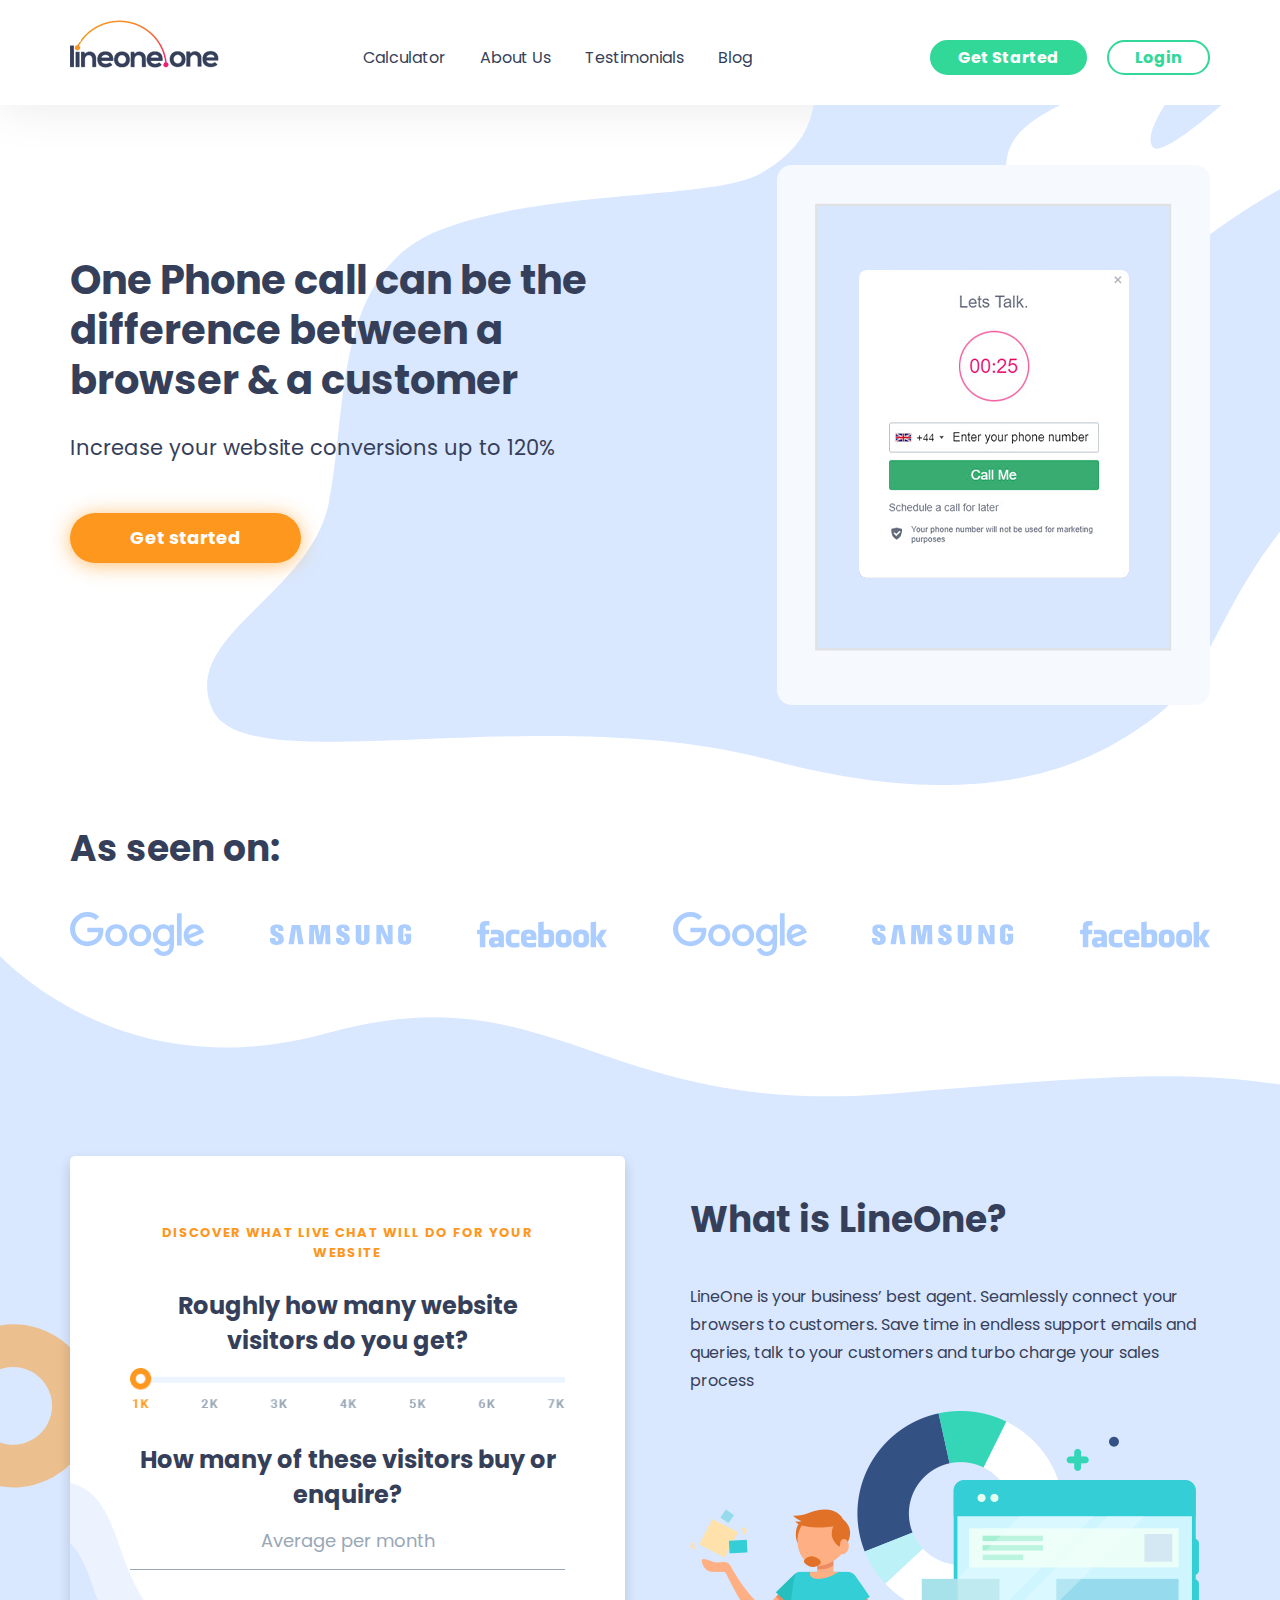
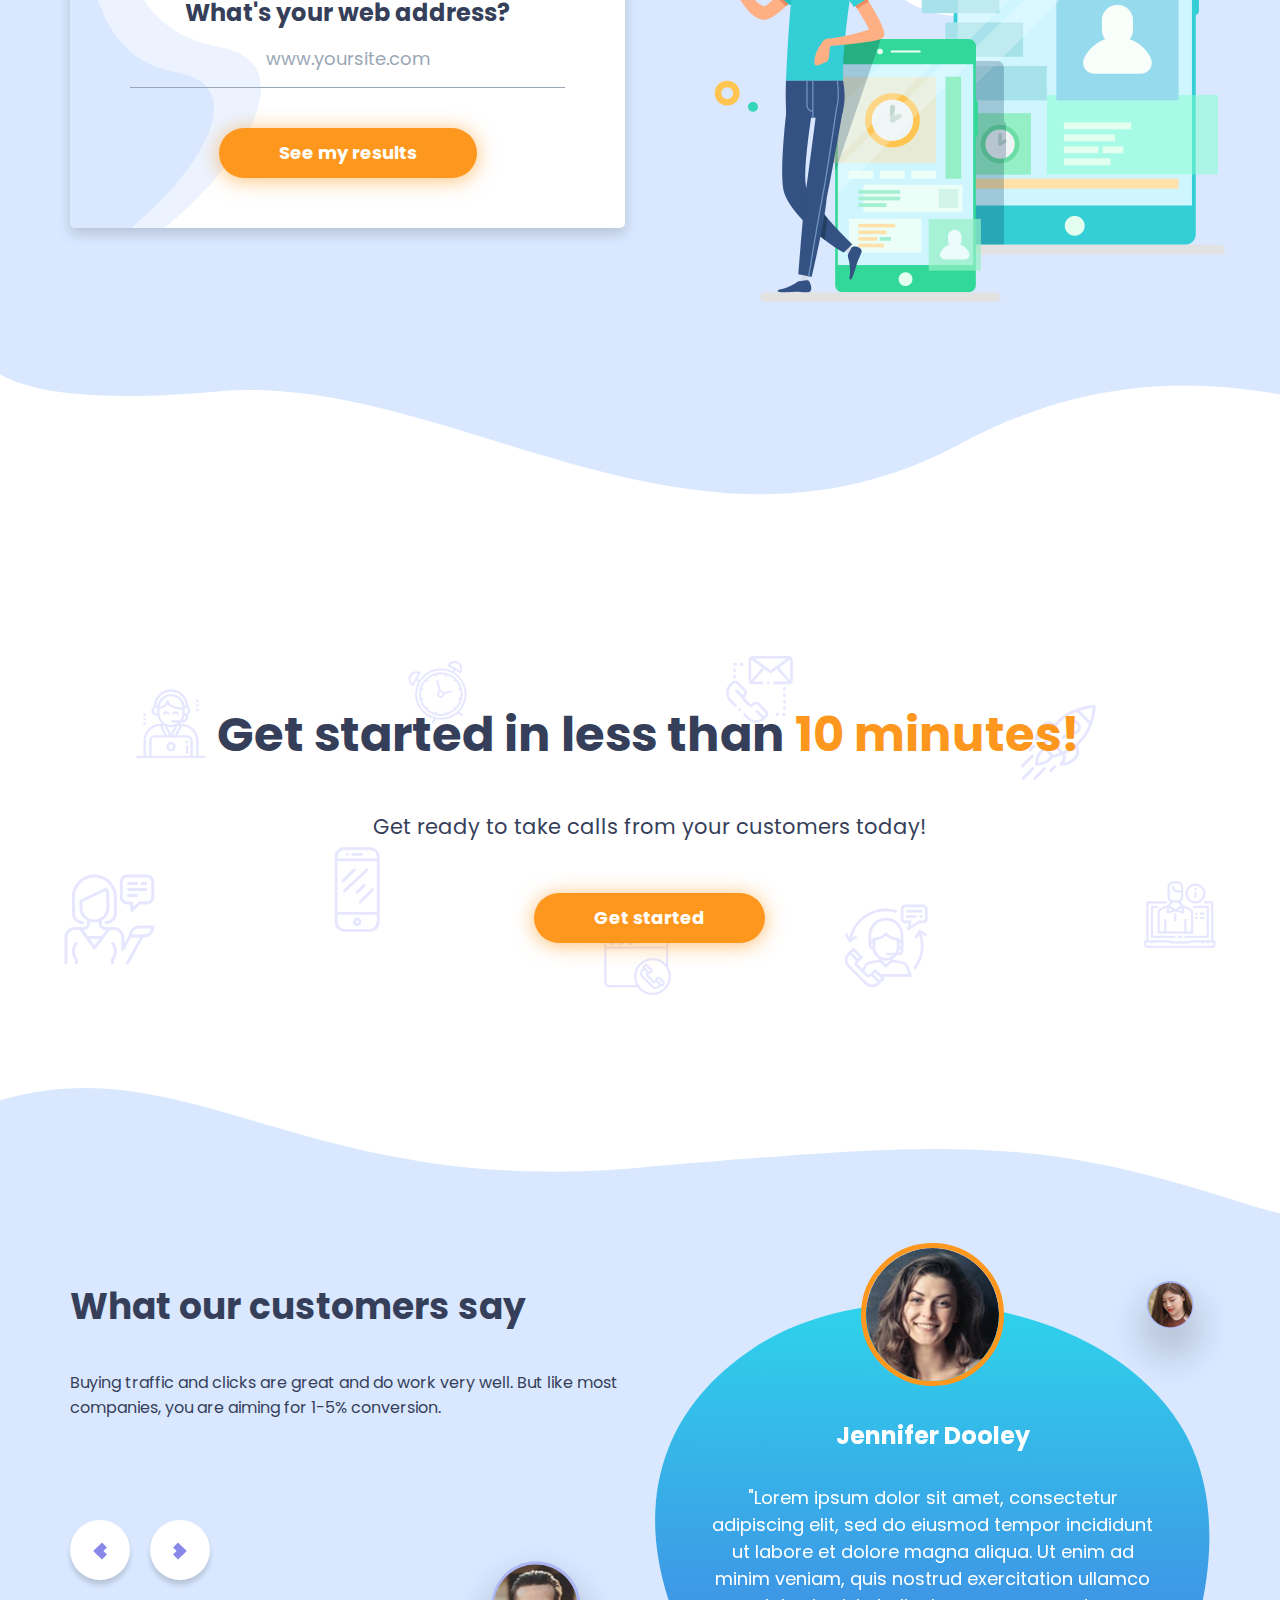
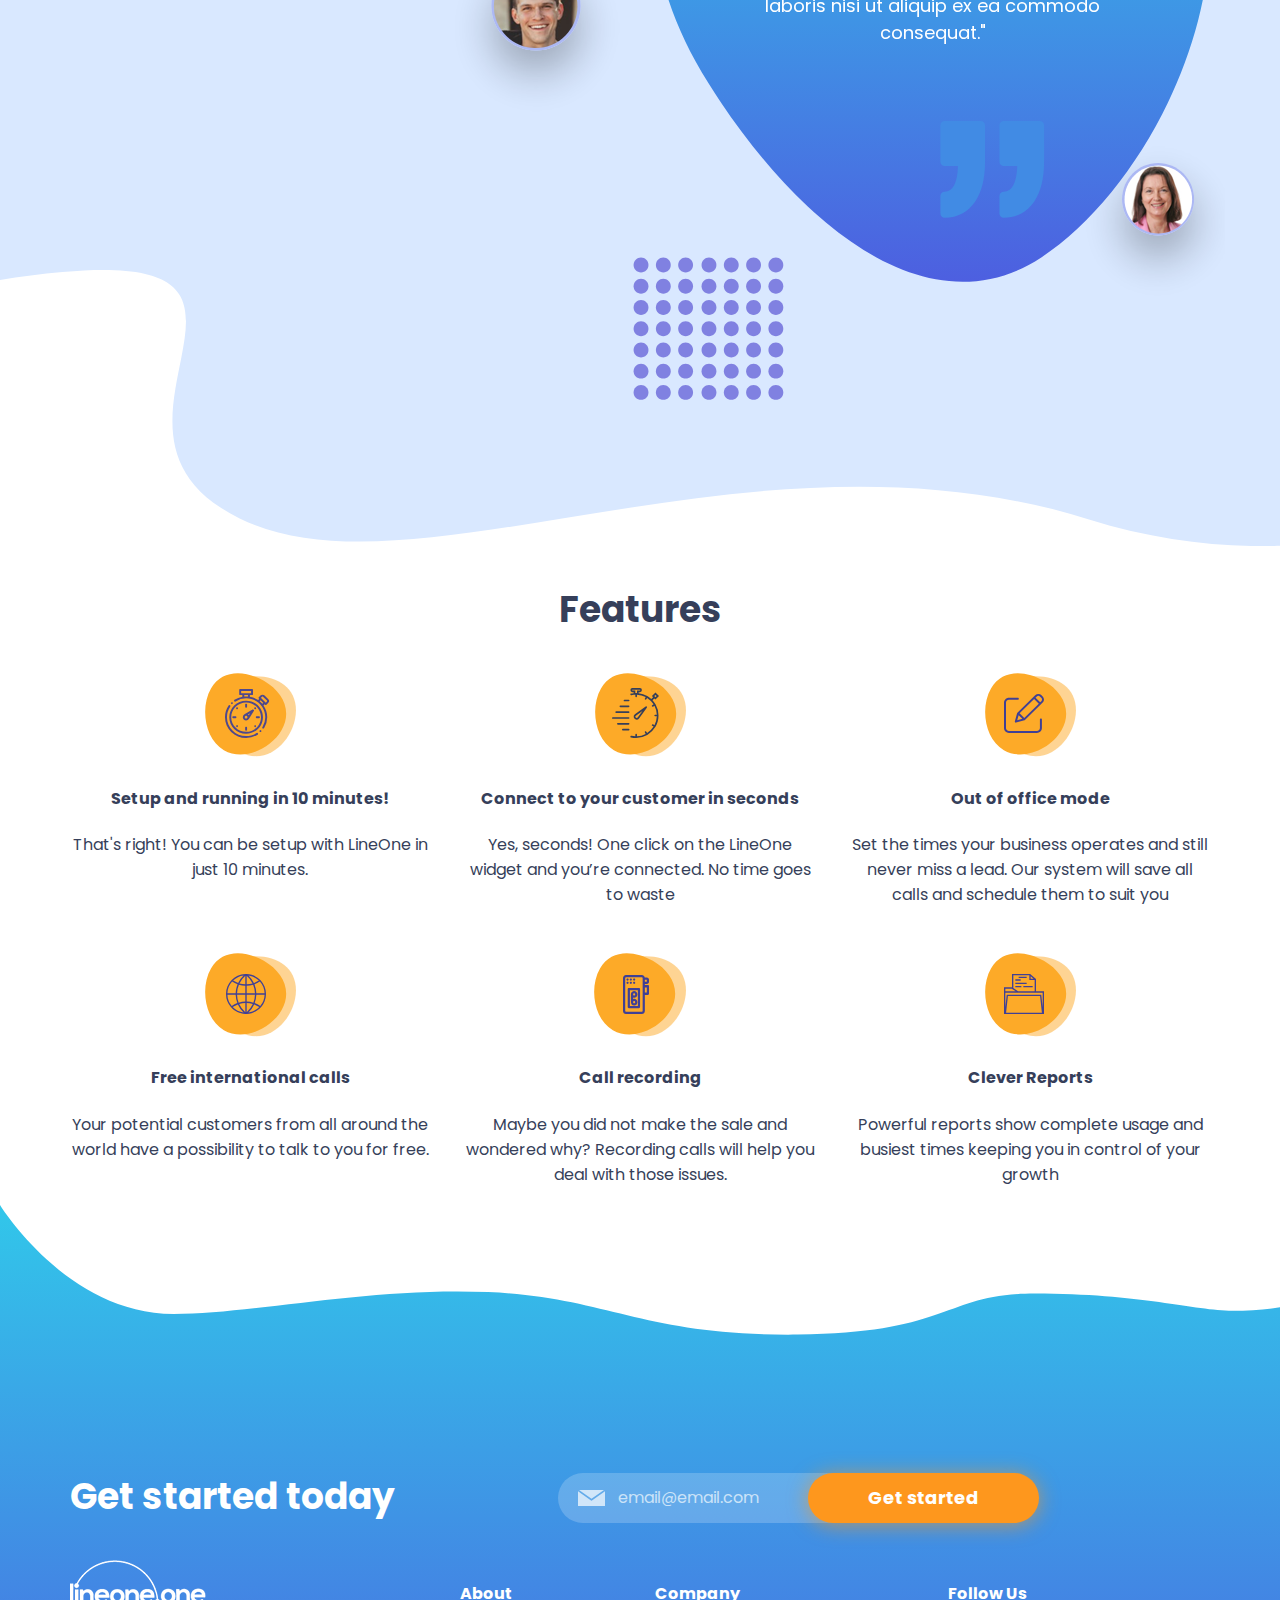
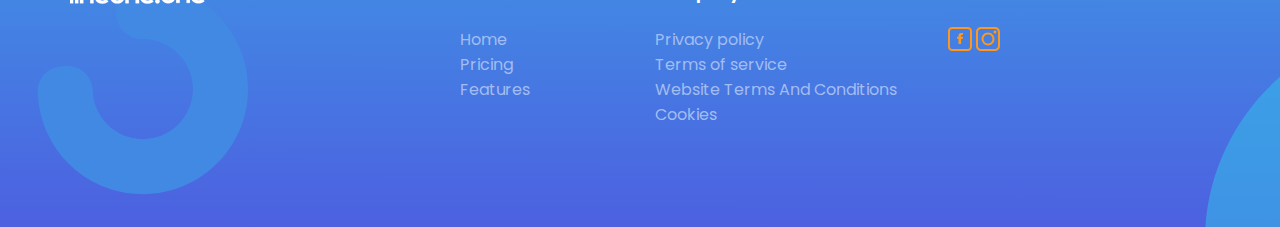
==== index.html @ d97f0c60 "Init" ====
<!DOCTYPE html>
<html lang="en">
<head>
    <meta charset="UTF-8">
    <title>Document</title>
    <meta name="viewport" content="width=device-width, user-scalable=no, initial-scale=1.0, maximum-scale=1.0, minimum-scale=1.0">
    <link href="https://fonts.googleapis.com/css?family=Poppins:400,700" rel="stylesheet">
    <link rel="stylesheet" href="css/grid.css">
    <link rel="stylesheet" href="css/font-awesome.css">
    <link rel="stylesheet" href="css/owl-carousel.css">
    <link rel="stylesheet" href="css/owl-theme-default.css">
    <link rel="stylesheet" href="css/main.css">
</head>
<body>
    <header>
        <div class="container">
            <div class="row">
                <div class="col-md-3">
                    <a href="#"><img src="img/logo.png" alt="logo"></a>
                </div>
                <div class="col-md-5">
                    <nav>
                        <a href="#">Calculator</a>
                        <a href="#">About Us</a>
                        <a href="#">Testimonials</a>
                        <a href="#">Blog</a>
                    </nav>
                </div>
                <div class="col-md-4 buttons">
                    <a href="#" class="btn m green">Get Started</a>
                    <a href="#" class="btn m white">Login</a>
                </div>
            </div>
        </div>
    </header>
    <div class="hero">
        <div class="container">
            <div class="row">
                <div class="col-md-6">
                    <h1>One Phone call can be the difference between a browser  & a customer</h1>
                    <p>Increase your website conversions up to 120%</p>
                    <a href="#" class="btn l yellow">Get started</a>
                </div>
                <div class="col-md-6">
                    <img src="img/lets-talk.png" alt="lets talk">
                </div>
            </div>
        </div>
    </div>
    <div class="logos">
        <div class="container">
            <div class="row">
                <div class="col-md-12">
                    <h3>As seen on:</h3>
                </div>
                <div class="col-md-12">
                    <div class="list">
                        <img src="img/google.svg" alt="google">
                        <img src="img/samsung.svg" alt="samsung">
                        <img src="img/facebook.svg" alt="facebook">
                        <img src="img/google.svg" alt="google">
                        <img src="img/samsung.svg" alt="samsung">
                        <img src="img/facebook.svg" alt="facebook">
                    </div>
                </div>
            </div>
        </div>
    </div>
    <div class="what-is">
        <div class="container">
            <div class="row">
                <div class="col-md-6">
                    <div class="discover-form">
                        <form action="#">
                            <h4>Discover what live chat will do for your website</h4>
                            <label>
                                Roughly how many website visitors do you get?
                                <img src="img/calc.png" alt="calc">
                            </label>
                            <label>
                                How many of these visitors buy or enquire?
                                <input type="text" placeholder="Average per month">
                            </label>
                            <label>
                                What's your web address?
                                <input type="text" placeholder="www.yoursite.com">
                            </label>
                            <div class="flex h center">
                                <button type="submit" class="btn l yellow">See my results</button>
                            </div>
                        </form>
                    </div>
                </div>
                <div class="col-md-6">
                    <h3>What is LineOne?</h3>
                    <p>LineOne is your business’ best agent. Seamlessly connect your browsers to customers. Save time in endless support emails and queries, talk to your customers and turbo charge your sales process</p>
                    <img src="img/what-is.png" alt="what is">
                </div>
            </div>
        </div>
    </div>
    <div class="get-started">
        <div class="container">
            <div class="row">
                <div class="col-md-12">
                    <h2>Get started in less than <span>10 minutes!</span></h2>
                    <p>Get ready to take calls from your customers today!</p>
                    <a href="#" class="btn l yellow">Get started</a>
                </div>
            </div>
        </div>
    </div>
    <div class="testimonials">
        <div class="container slider-container">
            <div class="row">
                <div class="col-md-6">
                    <h3>What our customers say</h3>
                    <p>Buying traffic and clicks are great and do work very well. But like most companies, you are aiming for 1-5% conversion.</p>
                    <div class="slide-navigation"></div>
                </div>
                <div class="col-md-6">
                    <div class="owl-carousel owl-theme">
                        <div class="item">
                            <div class="flex h center"><img src="img/user-2.png" alt="user"></div>
                            <h4>Jennifer Dooley</h4>
                            <p>"Lorem ipsum dolor sit amet, consectetur adipiscing elit, sed do eiusmod tempor incididunt ut labore et dolore magna aliqua. Ut enim ad minim veniam, quis nostrud exercitation ullamco laboris nisi ut aliquip ex ea commodo consequat."</p>
                        </div>
                        <div class="item">
                            <div class="flex h center"><img src="img/user-2.png" alt="user"></div>
                            <h4>John Dou</h4>
                            <p>"Lorem ipsum dolor sit amet, consectetur adipiscing elit, sed do eiusmod tempor incididunt ut labore et dolore magna aliqua. Ut enim ad minim veniam, quis nostrud exercitation ullamco laboris nisi ut aliquip ex ea commodo consequat."</p>
                        </div>
                        <div class="item">
                            <div class="flex h center"><img src="img/user-2.png" alt="user"></div>
                            <h4>Jennifer Dooley</h4>
                            <p>"Lorem ipsum dolor sit amet, consectetur adipiscing elit, sed do eiusmod tempor incididunt ut labore et dolore magna aliqua. Ut enim ad minim veniam, quis nostrud exercitation ullamco laboris nisi ut aliquip ex ea commodo consequat."</p>
                        </div>
                    </div>
                </div>
            </div>
        </div>
    </div>
    <div class="features">
        <div class="container">
            <div class="row">
                <div class="col-md-12">
                    <h3 class="text-center">Features</h3>
                </div>
                <div class="col-md-4">
                    <img src="img/features-1.svg" alt="features">
                    <h4>Setup and running in 10 minutes!</h4>
                    <p>That's right! You can be setup with LineOne in just 10 minutes.</p>
                </div>
                <div class="col-md-4">
                    <img src="img/features-2.svg" alt="features">
                    <h4>Connect to your customer in seconds</h4>
                    <p>Yes, seconds! One click on the LineOne widget and you’re connected. No time goes to waste</p>
                </div>
                <div class="col-md-4">
                    <img src="img/features-3.svg" alt="features">
                    <h4>Out of office mode</h4>
                    <p>Set the times your business operates and still never miss a lead. Our system will save all calls and schedule them to suit you</p>
                </div>
                <div class="col-md-4">
                    <img src="img/features-4.svg" alt="features">
                    <h4>Free international calls</h4>
                    <p>Your potential customers from all around the world have a possibility to talk to you for free. </p>
                </div>
                <div class="col-md-4">
                    <img src="img/features-5.svg" alt="features">
                    <h4>Call recording</h4>
                    <p>Maybe you did not make the sale and wondered why? Recording calls will help you deal with those issues.</p>
                </div>
                <div class="col-md-4">
                    <img src="img/features-6.svg" alt="features">
                    <h4>Clever Reports</h4>
                    <p>Powerful reports show complete usage and busiest times keeping you in control of your growth</p>
                </div>
            </div>
        </div>
    </div>
    <footer>
        <div class="container">
            <div class="row">
                <div class="col-md-5">
                    <h3>Get started today</h3>
                </div>
                <div class="col-md-7">
                    <form action="#">
                        <input type="email" name="email" placeholder="email@email.com">
                        <button type="submit" class="btn l yellow">Get started</button>
                    </form>
                </div>
            </div>
            <div class="row">
                <div class="col-md-4">
                    <img src="img/logo-white.png" alt="logo">
                </div>
                <div class="col-md-2">
                    <h4>About</h4>
                    <ul>
                        <li><a href="#">Home</a></li>
                        <li><a href="#">Pricing</a></li>
                        <li><a href="#">Features</a></li>
                    </ul>
                </div>
                <div class="col-md-3">
                    <h4>Company</h4>
                    <ul>
                        <li><a href="#">Privacy policy</a></li>
                        <li><a href="#">Terms of service</a></li>
                        <li><a href="#">Website Terms And Conditions</a></li>
                        <li><a href="#">Cookies</a></li>
                    </ul>
                </div>
                <div class="col-md-3">
                    <h4>Follow Us</h4>
                    <a href="#"><img src="img/icon-facebook.svg" alt="facebook"></a>
                    <a href="#"><img src="img/icon-instagram.svg" alt="instagram"></a>
                </div>
            </div>
        </div>
    </footer>
    <script src="js/jquery.js"></script>
    <script src="js/owl-carousel.js"></script>
    <script src="js/main.js"></script>
</body>
</html>
---- css/grid.css ----
article,
aside,
details,
figcaption,
figure,
footer,
header,
hgroup,
main,
menu,
nav,
section,
summary {
    display: block;
}

audio,
canvas,
progress,
video {
    display: inline-block;
    vertical-align: baseline;
}

*,
*:before,
*:after {
    box-sizing: border-box;
}

.container {
    margin-right: auto;
    margin-left: auto;
    padding-left: 15px;
    padding-right: 15px;
}

@media (min-width: 768px) {
    .container {
        width: 750px;
    }
}

@media (min-width: 992px) {
    .container {
        width: 970px;
    }
}

@media (min-width: 1200px) {
    .container {
        width: 1170px;
    }
}

.container-fluid {
    margin-right: auto;
    margin-left: auto;
    padding-left: 15px;
    padding-right: 15px;
}

.row {
    margin-left: -15px;
    margin-right: -15px;
}

.col-xs-1,
.col-sm-1,
.col-md-1,
.col-lg-1,
.col-xs-2,
.col-sm-2,
.col-md-2,
.col-lg-2,
.col-xs-3,
.col-sm-3,
.col-md-3,
.col-lg-3,
.col-xs-4,
.col-sm-4,
.col-md-4,
.col-lg-4,
.col-xs-5,
.col-sm-5,
.col-md-5,
.col-lg-5,
.col-xs-6,
.col-sm-6,
.col-md-6,
.col-lg-6,
.col-xs-7,
.col-sm-7,
.col-md-7,
.col-lg-7,
.col-xs-8,
.col-sm-8,
.col-md-8,
.col-lg-8,
.col-xs-9,
.col-sm-9,
.col-md-9,
.col-lg-9,
.col-xs-10,
.col-sm-10,
.col-md-10,
.col-lg-10,
.col-xs-11,
.col-sm-11,
.col-md-11,
.col-lg-11,
.col-xs-12,
.col-sm-12,
.col-md-12,
.col-lg-12 {
    position: relative;
    min-height: 1px;
    padding-left: 15px;
    padding-right: 15px;
}

.col-xs-1,
.col-xs-2,
.col-xs-3,
.col-xs-4,
.col-xs-5,
.col-xs-6,
.col-xs-7,
.col-xs-8,
.col-xs-9,
.col-xs-10,
.col-xs-11,
.col-xs-12 {
    float: left;
}

.col-xs-12 {
    width: 100%;
}

.col-xs-11 {
    width: 91.66666667%;
}

.col-xs-10 {
    width: 83.33333333%;
}

.col-xs-9 {
    width: 75%;
}

.col-xs-8 {
    width: 66.66666667%;
}

.col-xs-7 {
    width: 58.33333333%;
}

.col-xs-6 {
    width: 50%;
}

.col-xs-5 {
    width: 41.66666667%;
}

.col-xs-4 {
    width: 33.33333333%;
}

.col-xs-3 {
    width: 25%;
}

.col-xs-2 {
    width: 16.66666667%;
}

.col-xs-1 {
    width: 8.33333333%;
}

.col-xs-pull-12 {
    right: 100%;
}

.col-xs-pull-11 {
    right: 91.66666667%;
}

.col-xs-pull-10 {
    right: 83.33333333%;
}

.col-xs-pull-9 {
    right: 75%;
}

.col-xs-pull-8 {
    right: 66.66666667%;
}

.col-xs-pull-7 {
    right: 58.33333333%;
}

.col-xs-pull-6 {
    right: 50%;
}

.col-xs-pull-5 {
    right: 41.66666667%;
}

.col-xs-pull-4 {
    right: 33.33333333%;
}

.col-xs-pull-3 {
    right: 25%;
}

.col-xs-pull-2 {
    right: 16.66666667%;
}

.col-xs-pull-1 {
    right: 8.33333333%;
}

.col-xs-pull-0 {
    right: auto;
}

.col-xs-push-12 {
    left: 100%;
}

.col-xs-push-11 {
    left: 91.66666667%;
}

.col-xs-push-10 {
    left: 83.33333333%;
}

.col-xs-push-9 {
    left: 75%;
}

.col-xs-push-8 {
    left: 66.66666667%;
}

.col-xs-push-7 {
    left: 58.33333333%;
}

.col-xs-push-6 {
    left: 50%;
}

.col-xs-push-5 {
    left: 41.66666667%;
}

.col-xs-push-4 {
    left: 33.33333333%;
}

.col-xs-push-3 {
    left: 25%;
}

.col-xs-push-2 {
    left: 16.66666667%;
}

.col-xs-push-1 {
    left: 8.33333333%;
}

.col-xs-push-0 {
    left: auto;
}

.col-xs-offset-12 {
    margin-left: 100%;
}

.col-xs-offset-11 {
    margin-left: 91.66666667%;
}

.col-xs-offset-10 {
    margin-left: 83.33333333%;
}

.col-xs-offset-9 {
    margin-left: 75%;
}

.col-xs-offset-8 {
    margin-left: 66.66666667%;
}

.col-xs-offset-7 {
    margin-left: 58.33333333%;
}

.col-xs-offset-6 {
    margin-left: 50%;
}

.col-xs-offset-5 {
    margin-left: 41.66666667%;
}

.col-xs-offset-4 {
    margin-left: 33.33333333%;
}

.col-xs-offset-3 {
    margin-left: 25%;
}

.col-xs-offset-2 {
    margin-left: 16.66666667%;
}

.col-xs-offset-1 {
    margin-left: 8.33333333%;
}

.col-xs-offset-0 {
    margin-left: 0%;
}

@media (min-width: 768px) {

    .col-sm-1,
    .col-sm-2,
    .col-sm-3,
    .col-sm-4,
    .col-sm-5,
    .col-sm-6,
    .col-sm-7,
    .col-sm-8,
    .col-sm-9,
    .col-sm-10,
    .col-sm-11,
    .col-sm-12 {
        float: left;
    }

    .col-sm-12 {
        width: 100%;
    }

    .col-sm-11 {
        width: 91.66666667%;
    }

    .col-sm-10 {
        width: 83.33333333%;
    }

    .col-sm-9 {
        width: 75%;
    }

    .col-sm-8 {
        width: 66.66666667%;
    }

    .col-sm-7 {
        width: 58.33333333%;
    }

    .col-sm-6 {
        width: 50%;
    }

    .col-sm-5 {
        width: 41.66666667%;
    }

    .col-sm-4 {
        width: 33.33333333%;
    }

    .col-sm-3 {
        width: 25%;
    }

    .col-sm-2 {
        width: 16.66666667%;
    }

    .col-sm-1 {
        width: 8.33333333%;
    }

    .col-sm-pull-12 {
        right: 100%;
    }

    .col-sm-pull-11 {
        right: 91.66666667%;
    }

    .col-sm-pull-10 {
        right: 83.33333333%;
    }

    .col-sm-pull-9 {
        right: 75%;
    }

    .col-sm-pull-8 {
        right: 66.66666667%;
    }

    .col-sm-pull-7 {
        right: 58.33333333%;
    }

    .col-sm-pull-6 {
        right: 50%;
    }

    .col-sm-pull-5 {
        right: 41.66666667%;
    }

    .col-sm-pull-4 {
        right: 33.33333333%;
    }

    .col-sm-pull-3 {
        right: 25%;
    }

    .col-sm-pull-2 {
        right: 16.66666667%;
    }

    .col-sm-pull-1 {
        right: 8.33333333%;
    }

    .col-sm-pull-0 {
        right: auto;
    }

    .col-sm-push-12 {
        left: 100%;
    }

    .col-sm-push-11 {
        left: 91.66666667%;
    }

    .col-sm-push-10 {
        left: 83.33333333%;
    }

    .col-sm-push-9 {
        left: 75%;
    }

    .col-sm-push-8 {
        left: 66.66666667%;
    }

    .col-sm-push-7 {
        left: 58.33333333%;
    }

    .col-sm-push-6 {
        left: 50%;
    }

    .col-sm-push-5 {
        left: 41.66666667%;
    }

    .col-sm-push-4 {
        left: 33.33333333%;
    }

    .col-sm-push-3 {
        left: 25%;
    }

    .col-sm-push-2 {
        left: 16.66666667%;
    }

    .col-sm-push-1 {
        left: 8.33333333%;
    }

    .col-sm-push-0 {
        left: auto;
    }

    .col-sm-offset-12 {
        margin-left: 100%;
    }

    .col-sm-offset-11 {
        margin-left: 91.66666667%;
    }

    .col-sm-offset-10 {
        margin-left: 83.33333333%;
    }

    .col-sm-offset-9 {
        margin-left: 75%;
    }

    .col-sm-offset-8 {
        margin-left: 66.66666667%;
    }

    .col-sm-offset-7 {
        margin-left: 58.33333333%;
    }

    .col-sm-offset-6 {
        margin-left: 50%;
    }

    .col-sm-offset-5 {
        margin-left: 41.66666667%;
    }

    .col-sm-offset-4 {
        margin-left: 33.33333333%;
    }

    .col-sm-offset-3 {
        margin-left: 25%;
    }

    .col-sm-offset-2 {
        margin-left: 16.66666667%;
    }

    .col-sm-offset-1 {
        margin-left: 8.33333333%;
    }

    .col-sm-offset-0 {
        margin-left: 0%;
    }
}

@media (min-width: 992px) {

    .col-md-1,
    .col-md-2,
    .col-md-3,
    .col-md-4,
    .col-md-5,
    .col-md-6,
    .col-md-7,
    .col-md-8,
    .col-md-9,
    .col-md-10,
    .col-md-11,
    .col-md-12 {
        float: left;
    }

    .col-md-12 {
        width: 100%;
    }

    .col-md-11 {
        width: 91.66666667%;
    }

    .col-md-10 {
        width: 83.33333333%;
    }

    .col-md-9 {
        width: 75%;
    }

    .col-md-8 {
        width: 66.66666667%;
    }

    .col-md-7 {
        width: 58.33333333%;
    }

    .col-md-6 {
        width: 50%;
    }

    .col-md-5 {
        width: 41.66666667%;
    }

    .col-md-4 {
        width: 33.33333333%;
    }

    .col-md-3 {
        width: 25%;
    }

    .col-md-2 {
        width: 16.66666667%;
    }

    .col-md-1 {
        width: 8.33333333%;
    }

    .col-md-pull-12 {
        right: 100%;
    }

    .col-md-pull-11 {
        right: 91.66666667%;
    }

    .col-md-pull-10 {
        right: 83.33333333%;
    }

    .col-md-pull-9 {
        right: 75%;
    }

    .col-md-pull-8 {
        right: 66.66666667%;
    }

    .col-md-pull-7 {
        right: 58.33333333%;
    }

    .col-md-pull-6 {
        right: 50%;
    }

    .col-md-pull-5 {
        right: 41.66666667%;
    }

    .col-md-pull-4 {
        right: 33.33333333%;
    }

    .col-md-pull-3 {
        right: 25%;
    }

    .col-md-pull-2 {
        right: 16.66666667%;
    }

    .col-md-pull-1 {
        right: 8.33333333%;
    }

    .col-md-pull-0 {
        right: auto;
    }

    .col-md-push-12 {
        left: 100%;
    }

    .col-md-push-11 {
        left: 91.66666667%;
    }

    .col-md-push-10 {
        left: 83.33333333%;
    }

    .col-md-push-9 {
        left: 75%;
    }

    .col-md-push-8 {
        left: 66.66666667%;
    }

    .col-md-push-7 {
        left: 58.33333333%;
    }

    .col-md-push-6 {
        left: 50%;
    }

    .col-md-push-5 {
        left: 41.66666667%;
    }

    .col-md-push-4 {
        left: 33.33333333%;
    }

    .col-md-push-3 {
        left: 25%;
    }

    .col-md-push-2 {
        left: 16.66666667%;
    }

    .col-md-push-1 {
        left: 8.33333333%;
    }

    .col-md-push-0 {
        left: auto;
    }

    .col-md-offset-12 {
        margin-left: 100%;
    }

    .col-md-offset-11 {
        margin-left: 91.66666667%;
    }

    .col-md-offset-10 {
        margin-left: 83.33333333%;
    }

    .col-md-offset-9 {
        margin-left: 75%;
    }

    .col-md-offset-8 {
        margin-left: 66.66666667%;
    }

    .col-md-offset-7 {
        margin-left: 58.33333333%;
    }

    .col-md-offset-6 {
        margin-left: 50%;
    }

    .col-md-offset-5 {
        margin-left: 41.66666667%;
    }

    .col-md-offset-4 {
        margin-left: 33.33333333%;
    }

    .col-md-offset-3 {
        margin-left: 25%;
    }

    .col-md-offset-2 {
        margin-left: 16.66666667%;
    }

    .col-md-offset-1 {
        margin-left: 8.33333333%;
    }

    .col-md-offset-0 {
        margin-left: 0%;
    }
}

@media (min-width: 1200px) {

    .col-lg-1,
    .col-lg-2,
    .col-lg-3,
    .col-lg-4,
    .col-lg-5,
    .col-lg-6,
    .col-lg-7,
    .col-lg-8,
    .col-lg-9,
    .col-lg-10,
    .col-lg-11,
    .col-lg-12 {
        float: left;
    }

    .col-lg-12 {
        width: 100%;
    }

    .col-lg-11 {
        width: 91.66666667%;
    }

    .col-lg-10 {
        width: 83.33333333%;
    }

    .col-lg-9 {
        width: 75%;
    }

    .col-lg-8 {
        width: 66.66666667%;
    }

    .col-lg-7 {
        width: 58.33333333%;
    }

    .col-lg-6 {
        width: 50%;
    }

    .col-lg-5 {
        width: 41.66666667%;
    }

    .col-lg-4 {
        width: 33.33333333%;
    }

    .col-lg-3 {
        width: 25%;
    }

    .col-lg-2 {
        width: 16.66666667%;
    }

    .col-lg-1 {
        width: 8.33333333%;
    }

    .col-lg-pull-12 {
        right: 100%;
    }

    .col-lg-pull-11 {
        right: 91.66666667%;
    }

    .col-lg-pull-10 {
        right: 83.33333333%;
    }

    .col-lg-pull-9 {
        right: 75%;
    }

    .col-lg-pull-8 {
        right: 66.66666667%;
    }

    .col-lg-pull-7 {
        right: 58.33333333%;
    }

    .col-lg-pull-6 {
        right: 50%;
    }

    .col-lg-pull-5 {
        right: 41.66666667%;
    }

    .col-lg-pull-4 {
        right: 33.33333333%;
    }

    .col-lg-pull-3 {
        right: 25%;
    }

    .col-lg-pull-2 {
        right: 16.66666667%;
    }

    .col-lg-pull-1 {
        right: 8.33333333%;
    }

    .col-lg-pull-0 {
        right: auto;
    }

    .col-lg-push-12 {
        left: 100%;
    }

    .col-lg-push-11 {
        left: 91.66666667%;
    }

    .col-lg-push-10 {
        left: 83.33333333%;
    }

    .col-lg-push-9 {
        left: 75%;
    }

    .col-lg-push-8 {
        left: 66.66666667%;
    }

    .col-lg-push-7 {
        left: 58.33333333%;
    }

    .col-lg-push-6 {
        left: 50%;
    }

    .col-lg-push-5 {
        left: 41.66666667%;
    }

    .col-lg-push-4 {
        left: 33.33333333%;
    }

    .col-lg-push-3 {
        left: 25%;
    }

    .col-lg-push-2 {
        left: 16.66666667%;
    }

    .col-lg-push-1 {
        left: 8.33333333%;
    }

    .col-lg-push-0 {
        left: auto;
    }

    .col-lg-offset-12 {
        margin-left: 100%;
    }

    .col-lg-offset-11 {
        margin-left: 91.66666667%;
    }

    .col-lg-offset-10 {
        margin-left: 83.33333333%;
    }

    .col-lg-offset-9 {
        margin-left: 75%;
    }

    .col-lg-offset-8 {
        margin-left: 66.66666667%;
    }

    .col-lg-offset-7 {
        margin-left: 58.33333333%;
    }

    .col-lg-offset-6 {
        margin-left: 50%;
    }

    .col-lg-offset-5 {
        margin-left: 41.66666667%;
    }

    .col-lg-offset-4 {
        margin-left: 33.33333333%;
    }

    .col-lg-offset-3 {
        margin-left: 25%;
    }

    .col-lg-offset-2 {
        margin-left: 16.66666667%;
    }

    .col-lg-offset-1 {
        margin-left: 8.33333333%;
    }

    .col-lg-offset-0 {
        margin-left: 0%;
    }
}

.clearfix:before,
.clearfix:after,
.container:before,
.container:after,
.container-fluid:before,
.container-fluid:after,
.row:before,
.row:after {
    content: " ";
    display: table;
}

.clearfix:after,
.container:after,
.container-fluid:after,
.row:after {
    clear: both;
}

.center-block {
    display: block;
    margin-left: auto;
    margin-right: auto;
}

.pull-right {
    float: right !important;
}

.pull-left {
    float: left !important;
}
---- css/owl-carousel.css ----
/**
 * Owl Carousel v2.3.4
 * Copyright 2013-2018 David Deutsch
 * Licensed under: SEE LICENSE IN https://github.com/OwlCarousel2/OwlCarousel2/blob/master/LICENSE
 */
/*
 *  Owl Carousel - Core
 */
.owl-carousel {
  display: none;
  width: 100%;
  -webkit-tap-highlight-color: transparent;
  /* position relative and z-index fix webkit rendering fonts issue */
  position: relative;
  z-index: 1; }
  .owl-carousel .owl-stage {
    position: relative;
    -ms-touch-action: pan-Y;
    touch-action: manipulation;
    -moz-backface-visibility: hidden;
    /* fix firefox animation glitch */ }
  .owl-carousel .owl-stage:after {
    content: ".";
    display: block;
    clear: both;
    visibility: hidden;
    line-height: 0;
    height: 0; }
  .owl-carousel .owl-stage-outer {
    position: relative;
    overflow: hidden;
    /* fix for flashing background */
    -webkit-transform: translate3d(0px, 0px, 0px); }
  .owl-carousel .owl-wrapper,
  .owl-carousel .owl-item {
    -webkit-backface-visibility: hidden;
    -moz-backface-visibility: hidden;
    -ms-backface-visibility: hidden;
    -webkit-transform: translate3d(0, 0, 0);
    -moz-transform: translate3d(0, 0, 0);
    -ms-transform: translate3d(0, 0, 0); }
  .owl-carousel .owl-item {
    position: relative;
    min-height: 1px;
    float: left;
    -webkit-backface-visibility: hidden;
    -webkit-tap-highlight-color: transparent;
    -webkit-touch-callout: none; }
  .owl-carousel .owl-item img {
    display: block;
    width: 100%; }
  .owl-carousel .owl-nav.disabled,
  .owl-carousel .owl-dots.disabled {
    display: none; }
  .owl-carousel .owl-nav .owl-prev,
  .owl-carousel .owl-nav .owl-next,
  .owl-carousel .owl-dot {
    cursor: pointer;
    -webkit-user-select: none;
    -khtml-user-select: none;
    -moz-user-select: none;
    -ms-user-select: none;
    user-select: none; }
  .owl-carousel .owl-nav button.owl-prev,
  .owl-carousel .owl-nav button.owl-next,
  .owl-carousel button.owl-dot {
    background: none;
    color: inherit;
    border: none;
    padding: 0 !important;
    font: inherit; }
  .owl-carousel.owl-loaded {
    display: block; }
  .owl-carousel.owl-loading {
    opacity: 0;
    display: block; }
  .owl-carousel.owl-hidden {
    opacity: 0; }
  .owl-carousel.owl-refresh .owl-item {
    visibility: hidden; }
  .owl-carousel.owl-drag .owl-item {
    -ms-touch-action: pan-y;
        touch-action: pan-y;
    -webkit-user-select: none;
    -moz-user-select: none;
    -ms-user-select: none;
    user-select: none; }
  .owl-carousel.owl-grab {
    cursor: move;
    cursor: grab; }
  .owl-carousel.owl-rtl {
    direction: rtl; }
  .owl-carousel.owl-rtl .owl-item {
    float: right; }

/* No Js */
.no-js .owl-carousel {
  display: block; }

/*
 *  Owl Carousel - Animate Plugin
 */
.owl-carousel .animated {
  animation-duration: 1000ms;
  animation-fill-mode: both; }

.owl-carousel .owl-animated-in {
  z-index: 0; }

.owl-carousel .owl-animated-out {
  z-index: 1; }

.owl-carousel .fadeOut {
  animation-name: fadeOut; }

@keyframes fadeOut {
  0% {
    opacity: 1; }
  100% {
    opacity: 0; } }

/*
 * 	Owl Carousel - Auto Height Plugin
 */
.owl-height {
  transition: height 500ms ease-in-out; }

/*
 * 	Owl Carousel - Lazy Load Plugin
 */
.owl-carousel .owl-item {
  /**
			This is introduced due to a bug in IE11 where lazy loading combined with autoheight plugin causes a wrong
			calculation of the height of the owl-item that breaks page layouts
		 */ }
  .owl-carousel .owl-item .owl-lazy {
    opacity: 0;
    transition: opacity 400ms ease; }
  .owl-carousel .owl-item .owl-lazy[src^=""], .owl-carousel .owl-item .owl-lazy:not([src]) {
    max-height: 0; }
  .owl-carousel .owl-item img.owl-lazy {
    transform-style: preserve-3d; }

/*
 * 	Owl Carousel - Video Plugin
 */
.owl-carousel .owl-video-wrapper {
  position: relative;
  height: 100%;
  background: #000; }

.owl-carousel .owl-video-play-icon {
  position: absolute;
  height: 80px;
  width: 80px;
  left: 50%;
  top: 50%;
  margin-left: -40px;
  margin-top: -40px;
  cursor: pointer;
  z-index: 1;
  -webkit-backface-visibility: hidden;
  transition: transform 100ms ease; }

.owl-carousel .owl-video-play-icon:hover {
  -ms-transform: scale(1.3, 1.3);
      transform: scale(1.3, 1.3); }

.owl-carousel .owl-video-playing .owl-video-tn,
.owl-carousel .owl-video-playing .owl-video-play-icon {
  display: none; }

.owl-carousel .owl-video-tn {
  opacity: 0;
  height: 100%;
  background-position: center center;
  background-repeat: no-repeat;
  background-size: contain;
  transition: opacity 400ms ease; }

.owl-carousel .owl-video-frame {
  position: relative;
  z-index: 1;
  height: 100%;
  width: 100%; }
---- css/owl-theme-default.css ----
/**
 * Owl Carousel v2.3.4
 * Copyright 2013-2018 David Deutsch
 * Licensed under: SEE LICENSE IN https://github.com/OwlCarousel2/OwlCarousel2/blob/master/LICENSE
 */
/*
 * 	Default theme - Owl Carousel CSS File
 */
.owl-theme .owl-nav {
  margin-top: 10px;
  text-align: center;
  -webkit-tap-highlight-color: transparent; }
  .owl-theme .owl-nav [class*='owl-'] {
    color: #FFF;
    font-size: 14px;
    margin: 5px;
    padding: 4px 7px;
    background: #D6D6D6;
    display: inline-block;
    cursor: pointer;
    border-radius: 3px; }
    .owl-theme .owl-nav [class*='owl-']:hover {
      background: #869791;
      color: #FFF;
      text-decoration: none; }
  .owl-theme .owl-nav .disabled {
    opacity: 0.5;
    cursor: default; }

.owl-theme .owl-nav.disabled + .owl-dots {
  margin-top: 10px; }

.owl-theme .owl-dots {
  text-align: center;
  -webkit-tap-highlight-color: transparent; }
  .owl-theme .owl-dots .owl-dot {
    display: inline-block;
    zoom: 1; }
    .owl-theme .owl-dots .owl-dot span {
      width: 10px;
      height: 10px;
      margin: 5px 7px;
      background: #D6D6D6;
      display: block;
      -webkit-backface-visibility: visible;
      transition: opacity 200ms ease;
      border-radius: 30px; }
    .owl-theme .owl-dots .owl-dot.active span, .owl-theme .owl-dots .owl-dot:hover span {
      background: #869791; }
---- css/main.css ----
/*--------------------------------------------------
  GENERAL
--------------------------------------------------*/

:root {
    --yellow: #FE971D;
    --yellow-dark: #DE8519;
    --green: #32D898;
    --green-dark: #28AC79;
    --gray: #363f5a;
    --light-gray: #99a7b6;
}

html,
body {
    margin: 0;
    padding: 0;
}

* {
    font-family: 'Poppins', sans-serif;
}

html,
body,
a {
    color: var(--gray);
}

a {
    text-decoration: none;
}

button {
    border: none;
    font-size: ;
}

h3 {
    font-size: 36px;
}

h2 {
    font-size: 48px;
}

input{
    outline: none;
}

.text-center {
    text-align: center;
}

.btn {
    border-radius: 50px;
    display: inline-block;
    font-weight: 700;
    transition: all .5s;
}

.btn.l {
    height: 50px;
    line-height: 50px;
    padding: 0 60px;
    font-size: 18px;
}

.btn.m {
    height: 35px;
    line-height: 31px;
    padding: 0 26px;
}

.btn.s {
    height: 30px;
    line-height: 30px;
}

.btn.green {
    background-color: var(--green);
    border: 2px solid var(--green);
    color: #fff;
}

.btn.green:hover{
    background-color: var(--green-dark);
    border-color: var(--green-dark);
}

.btn.white {
    background-color: #fff;
    border: 2px solid var(--green);
    color: var(--green);
}

.btn.white:hover {
    border-color: var(--green-dark);
    color: var(--green-dark);
}

.btn.yellow {
    background-color: var(--yellow);
    color: #fff;
    box-shadow: 0 2px 20px rgba(254, 151, 29, 0.62);
}

.btn.yellow:hover{
    background-color: var(--yellow-dark);
}

.flex {
    display: flex;
}

.h.center {
    justify-content: center;
}

/*--------------------------------------------------
  HEADER
--------------------------------------------------*/

header {
    padding: 20px 0 30px;
    box-shadow: 0 5px 48px rgba(0, 0, 0, 0.08);
}

header nav {
    margin-top: 25px;
}

header nav a {
    margin-right: 30px;
}

header nav a:last-child {
    margin-right: 0;
}

header .btn {
    margin-top: 20px;
}

header .btn.m.green {
    margin-right: 20px;
}

header .buttons {
    display: flex;
    justify-content: flex-end;
}

/*--------------------------------------------------
  HERO
--------------------------------------------------*/

.hero {
    background-image: url(../img/bg-1.svg);
    background-repeat: no-repeat;
    background-position: top right;
    background-size: contain;
}

.hero h1 {
    margin-top: 150px;
    font-size: 40px;
    line-height: 50px;
}

.hero p {
    font-size: 21px;
    margin-bottom: 50px;
}

.hero img {
    margin: 60px 0 80px;
    float: right;
}

/*--------------------------------------------------
  LOGOS
--------------------------------------------------*/

.logos .list {
    display: flex;
    align-items: center;
    justify-content: space-between;
}

/*--------------------------------------------------
  WHAT IS
--------------------------------------------------*/

.what-is {
    background-image: url(../img/bg-2.svg);
    background-repeat: no-repeat;
    background-size: cover;
    padding: 200px 0;
}

.what-is .col-md-6:nth-child(2){
    padding-left: 50px;
}

.what-is .discover-form {
    box-shadow: 0 6px 13px rgba(0, 0, 0, 0.16);
    border-radius: 5px;
    background-color: #fff;
    background-image: url(../img/bg-form.svg);
    background-repeat: no-repeat;
    background-position: bottom left;
    padding: 50px 60px;
}

.what-is .discover-form h4 {
    font-size: 13px;
    letter-spacing: 1.3px;
    text-transform: uppercase;
    color: var(--yellow);
    text-align: center;
}

.what-is .discover-form input,
.what-is .discover-form label {
    display: block;
}

.what-is .discover-form label img {
    max-width: 100%;
}

.what-is .discover-form label {
    font-size: 24px;
    font-weight: 700;
    text-align: center;
    margin-top: 25px;
}

.what-is .discover-form input {
    font-size: 18px;
    text-align: center;
    background-color: transparent;
    width: 100%;
    max-width: 100%;
    padding: 15px 0;
    border: none;
    border-bottom: 1px solid var(--light-gray);
}

.what-is .discover-form input::placeholder {
    color: var(--light-gray);
    font-size: 18px;
    text-align: center;
}

.what-is .discover-form img {
    margin-top: 10px;
}

.what-is .discover-form .flex.h.center {
    margin-top: 40px;
}

.what-is h3 {
    font-size: 36px;
}

.what-is p {
    line-height: 28px;
}

/*--------------------------------------------------
  GET STARTED
--------------------------------------------------*/

.get-started {
    padding: 150px 0 200px;
    text-align: center;
    background-image: url(../img/get-started-bg.svg);
    background-repeat: no-repeat;
    background-size: contain;
    background-position: center center;
    width: 90%;
    margin: 0 auto;
}

.get-started h2 span {
    color: var(--yellow);
}

.get-started p {
    font-size: 21px;
}

.get-started .btn {
    margin-top: 30px;
}

/*--------------------------------------------------
  TESTIMONIALS
--------------------------------------------------*/

.testimonials {
    padding: 250px 0 250px;
    background-image: url(../img/bg-3.svg);
    background-repeat: no-repeat;
    background-size: cover;
    background-position: center center;
    margin-top: -150px;
}

.testimonials .owl-carousel {
    background-image: url(../img/testimonials-bg.svg);
    background-repeat: no-repeat;
    background-size: contain;
    padding: 0 0 250px;
    text-align: center;
    background-position: center 60px;
    color: #fff;
}

.testimonials .owl-carousel img {
    border-radius: 100%;
    width: auto;
    border: 5px solid var(--yellow);
}

.testimonials .owl-carousel h4 {
    font-size: 24px;
}

.testimonials .owl-carousel p {
    font-size: 18px;
    width: 80%;
    margin: 0 auto;
}

.testimonials .slide-navigation {
    margin-top: 100px;
}

.testimonials .slide-navigation button {
    display: inline-block;
    width: 60px;
    height: 60px;
    box-shadow: 0 5px 5px rgba(0, 0, 0, 0.15);
    background-color: #ffffff;
    border-radius: 100%;
    line-height: 70px;
    margin-right: 20px;
    outline: none;
    cursor: pointer;
}

.testimonials .slider-container {
    background-image: url(../img/testimonials-slider-bg.png);
    background-repeat: no-repeat;
    background-position: 400px bottom;
}

/*--------------------------------------------------
  FEATURES
--------------------------------------------------*/

.features .col-md-4 {
    text-align: center;
    margin-bottom: 30px;
}

/*--------------------------------------------------
  FOOTER
--------------------------------------------------*/

footer {
    background-image: url(../img/footer-bg.svg);
    background-repeat: no-repeat;
    background-size: cover;
    padding: 300px 0 100px;
    margin-top: -100px;
    color: #fff;
}

footer a{
    color: #A2BDF1;
}

footer ul{
    list-style-type: none;
    padding: 0;
    margin: 0;
}

footer form{
    position: relative;
    margin-top: 40px;
}

footer form input[type="email"]{
    position: absolute;
    background-color: rgba(255, 255, 255, .2);
    border: none;
    border-radius: 50px;
    height: 50px;
    padding: 0 60px;
    background-image: url(../img/icon-subscribe.svg);
    background-repeat: no-repeat;
    background-position: 20px center;
    font-size: 16px;
}

footer form input[type="email"]::placeholder{
    color: #CBE3F8;
}

footer form button[type="submit"]{
    position: absolute;
    left: 250px;
    cursor: pointer;
}
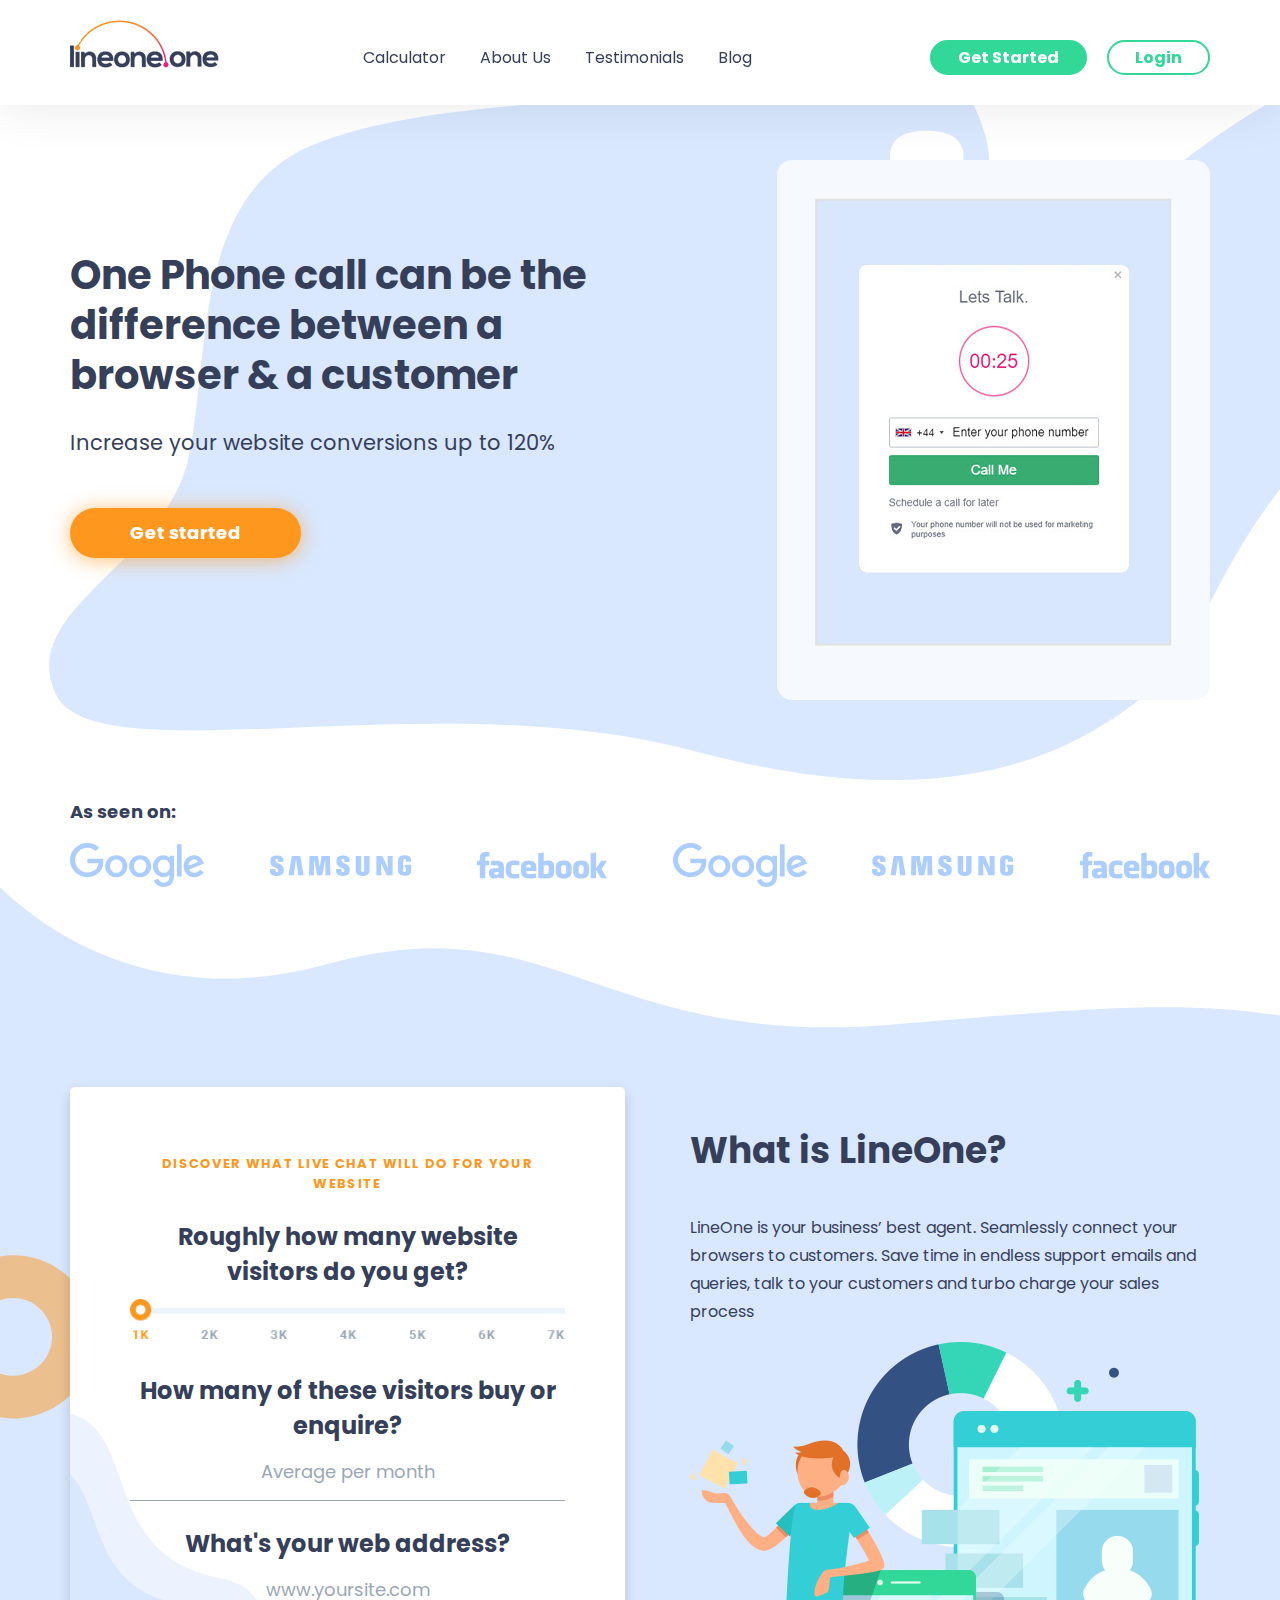
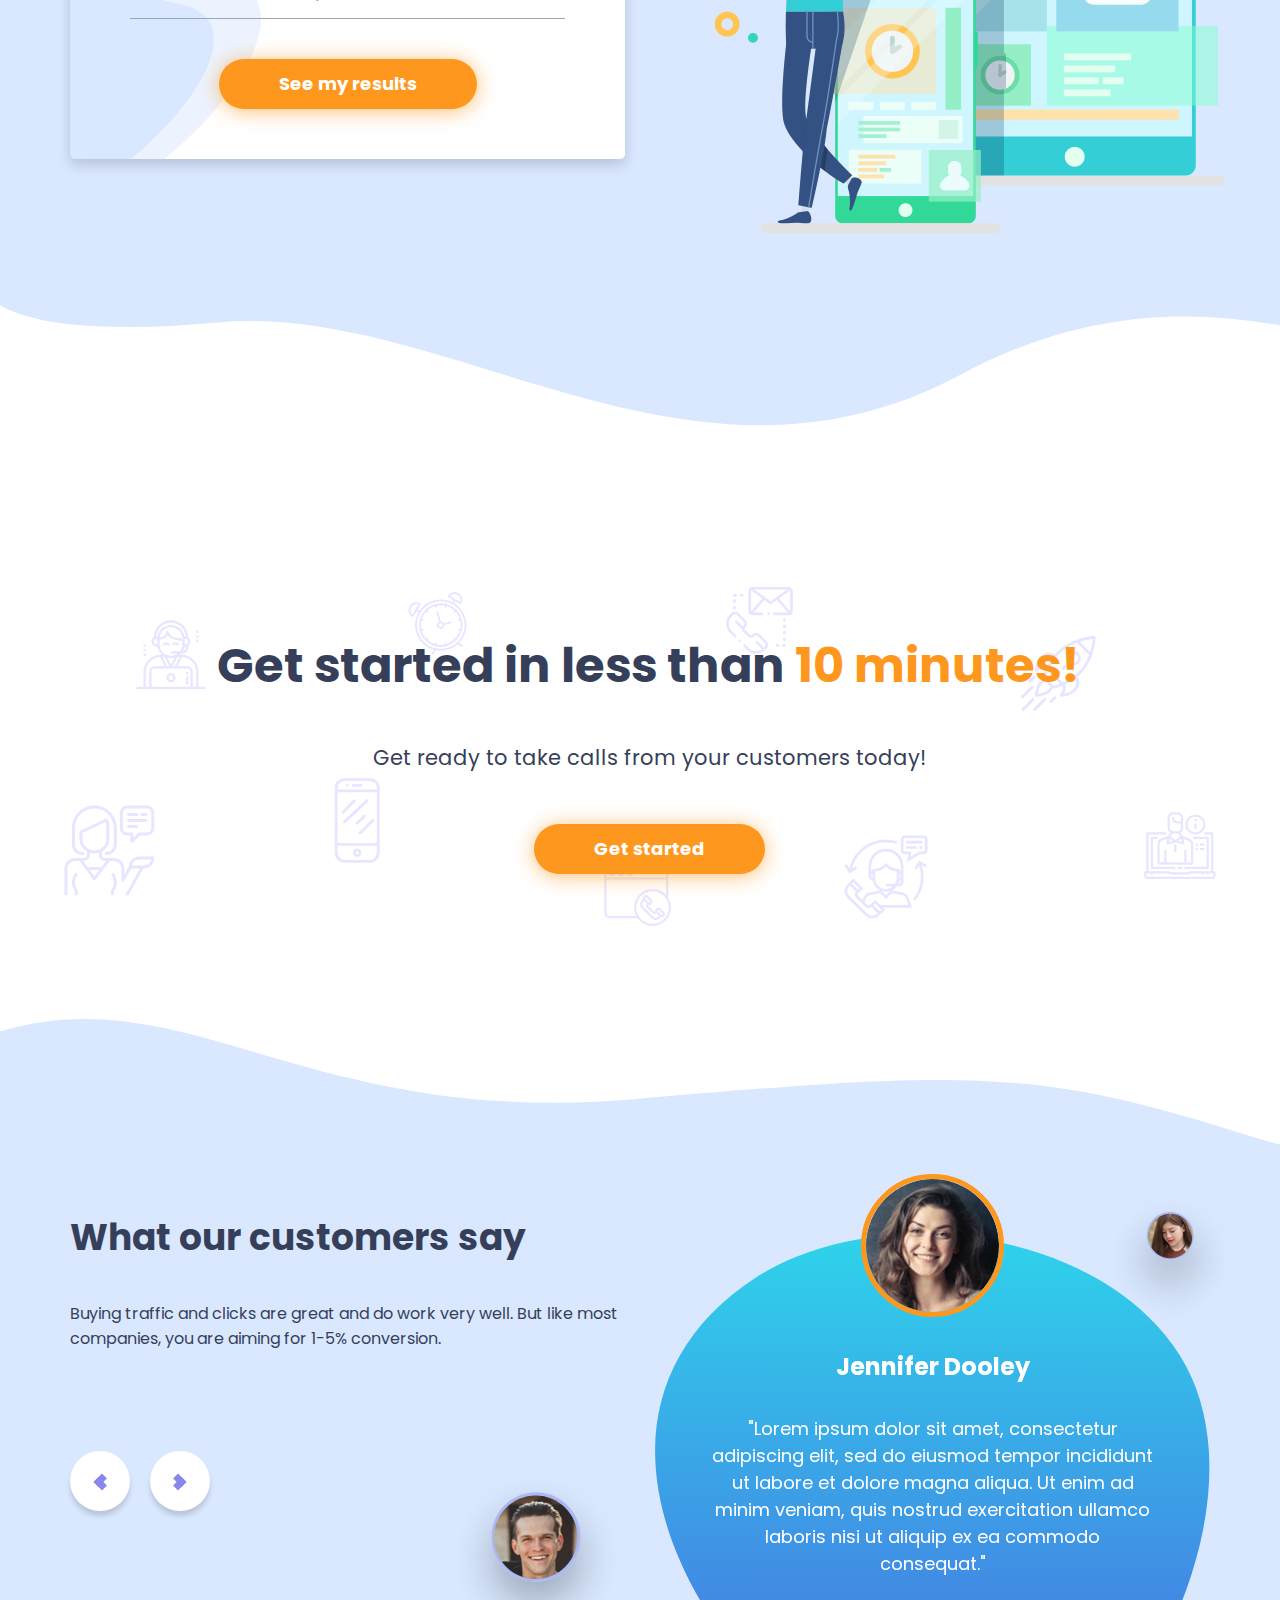
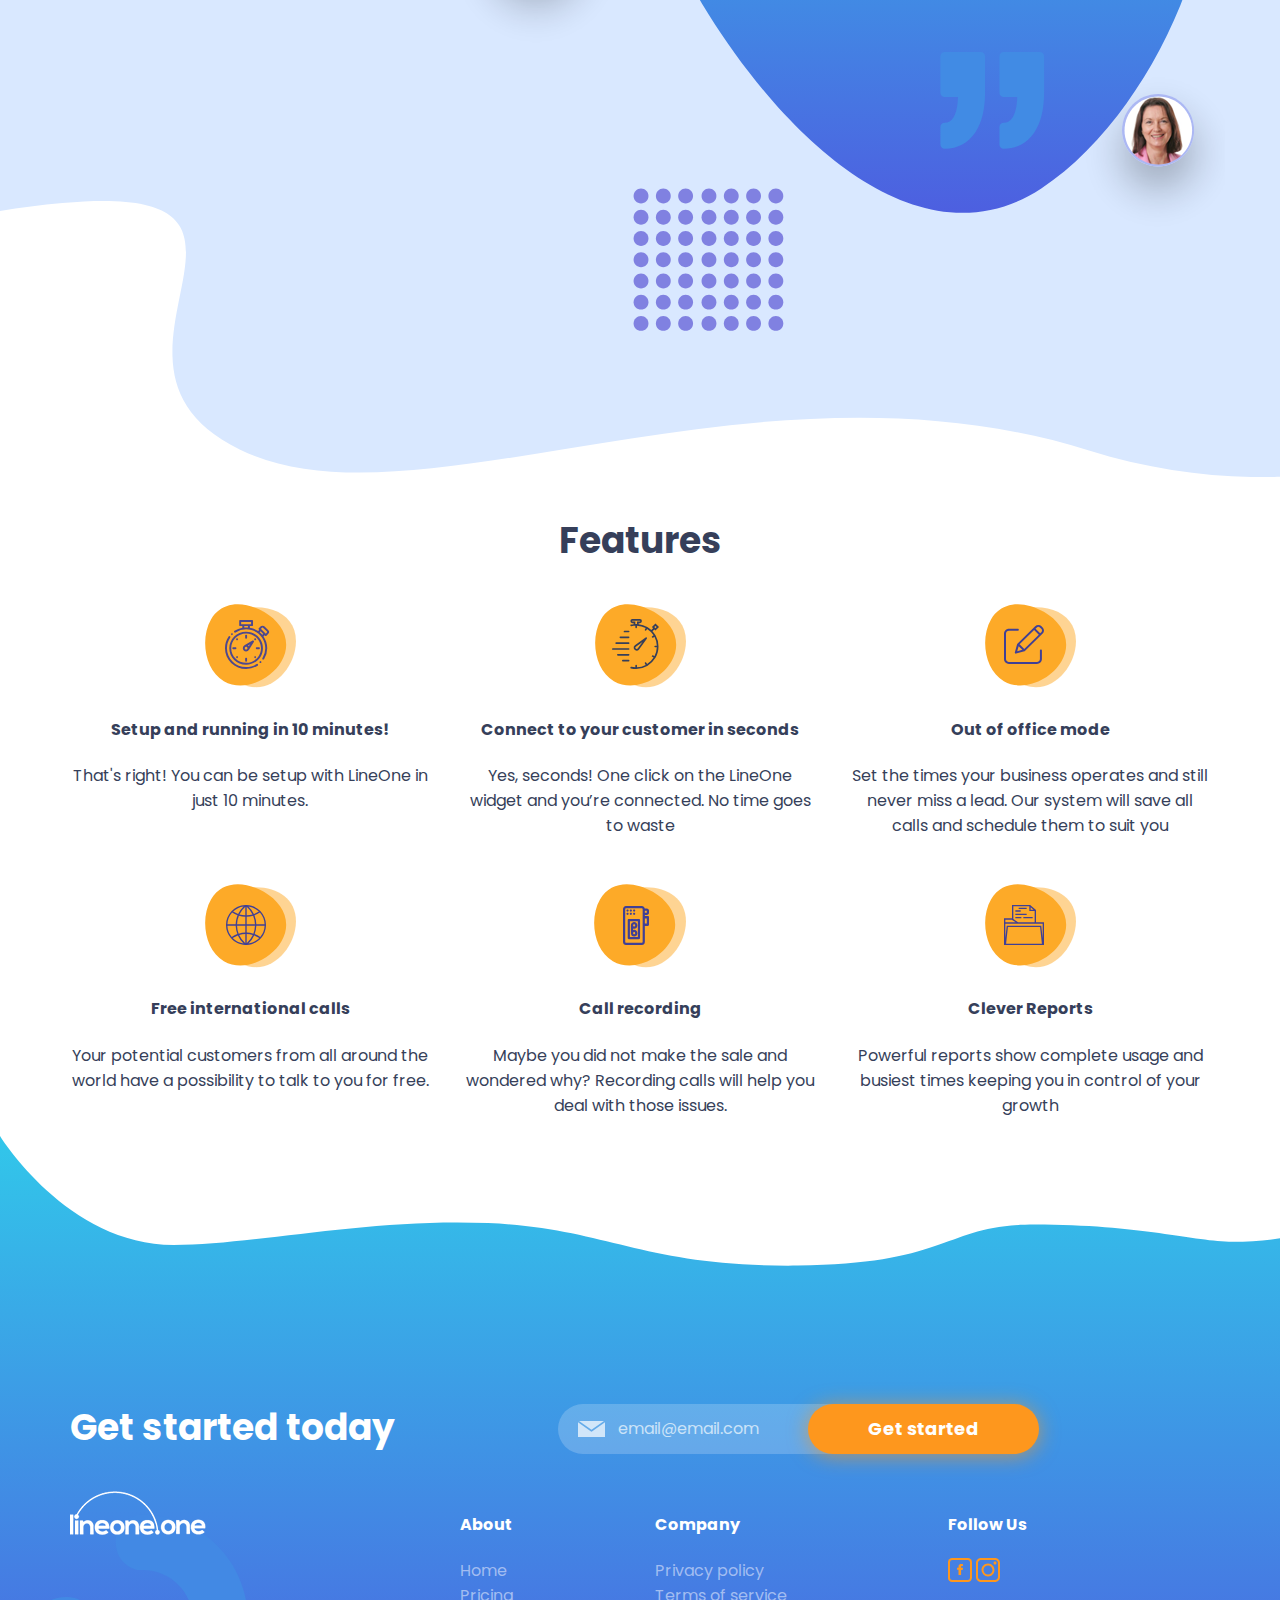
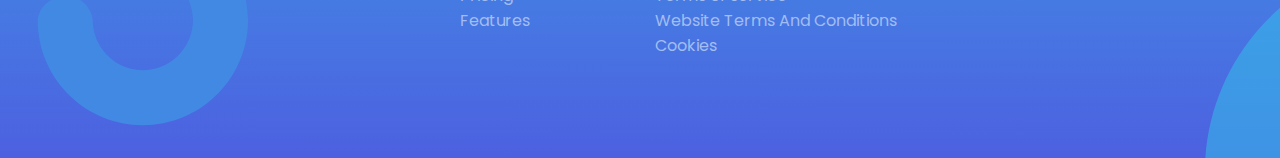
==== commit 389bcb0a: "Calculator Page" ====
--- a/index.html
+++ b/index.html
@@ -11,7 +11,7 @@
     <link rel="stylesheet" href="css/owl-theme-default.css">
     <link rel="stylesheet" href="css/main.css">
 </head>
-<body>
+<body class="home">
     <header>
         <div class="container">
             <div class="row">
--- a/css/main.css
+++ b/css/main.css
@@ -124,6 +124,10 @@
 header {
     padding: 20px 0 30px;
     box-shadow: 0 5px 48px rgba(0, 0, 0, 0.08);
+    position: fixed;
+    background-color: #fff;
+    width: 100%;
+    z-index: 100;
 }
 
 header nav {
@@ -160,6 +164,7 @@
     background-repeat: no-repeat;
     background-position: top right;
     background-size: contain;
+    padding-top: 100px;
 }
 
 .hero h1 {
@@ -182,12 +187,20 @@
   LOGOS
 --------------------------------------------------*/
 
+.calculator .logos{
+    margin: -100px 0 50px;
+}
+
 .logos .list {
     display: flex;
     align-items: center;
     justify-content: space-between;
 }
 
+.logos h3{
+    font-size: 18px;
+}
+
 /*--------------------------------------------------
   WHAT IS
 --------------------------------------------------*/
@@ -197,6 +210,11 @@
     background-repeat: no-repeat;
     background-size: cover;
     padding: 200px 0;
+}
+
+.calculator .what-is {
+    background-position: center -100px;
+    padding: 200px 0 300px;
 }
 
 .what-is .col-md-6:nth-child(2){
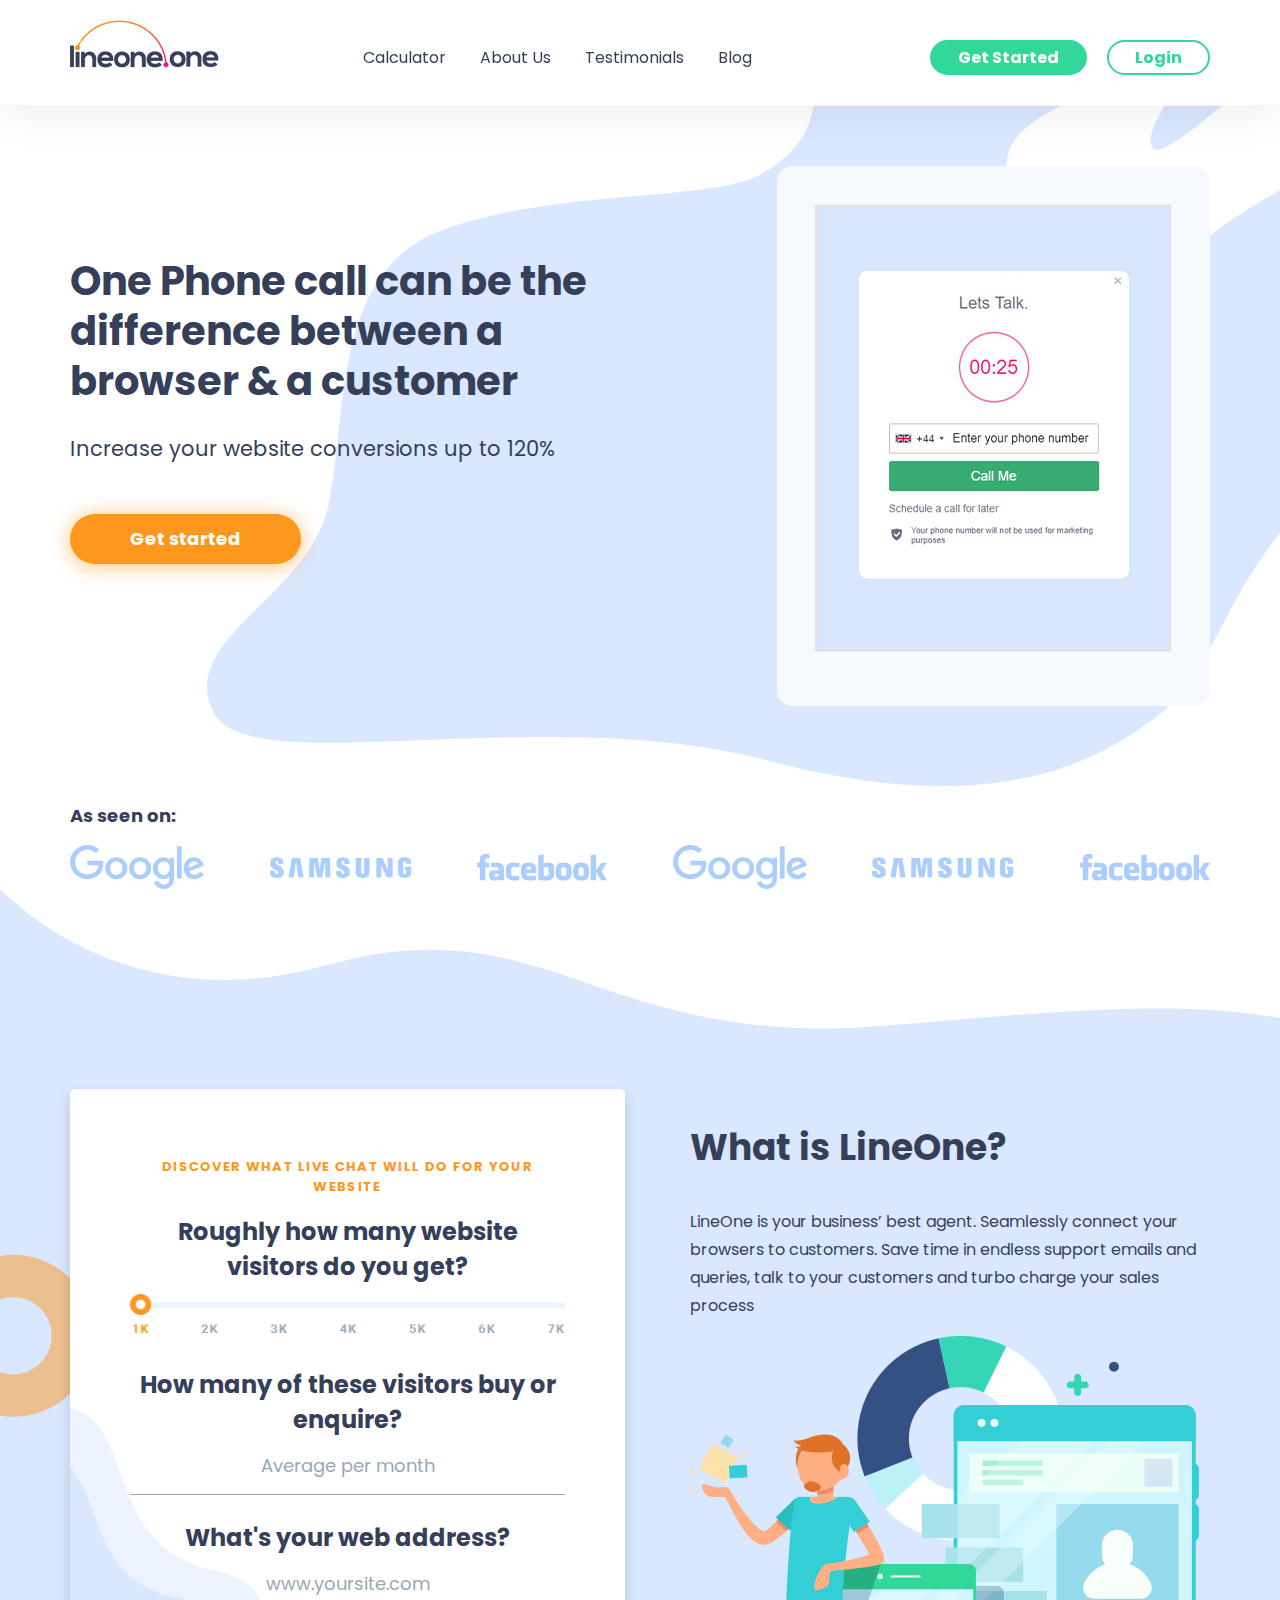
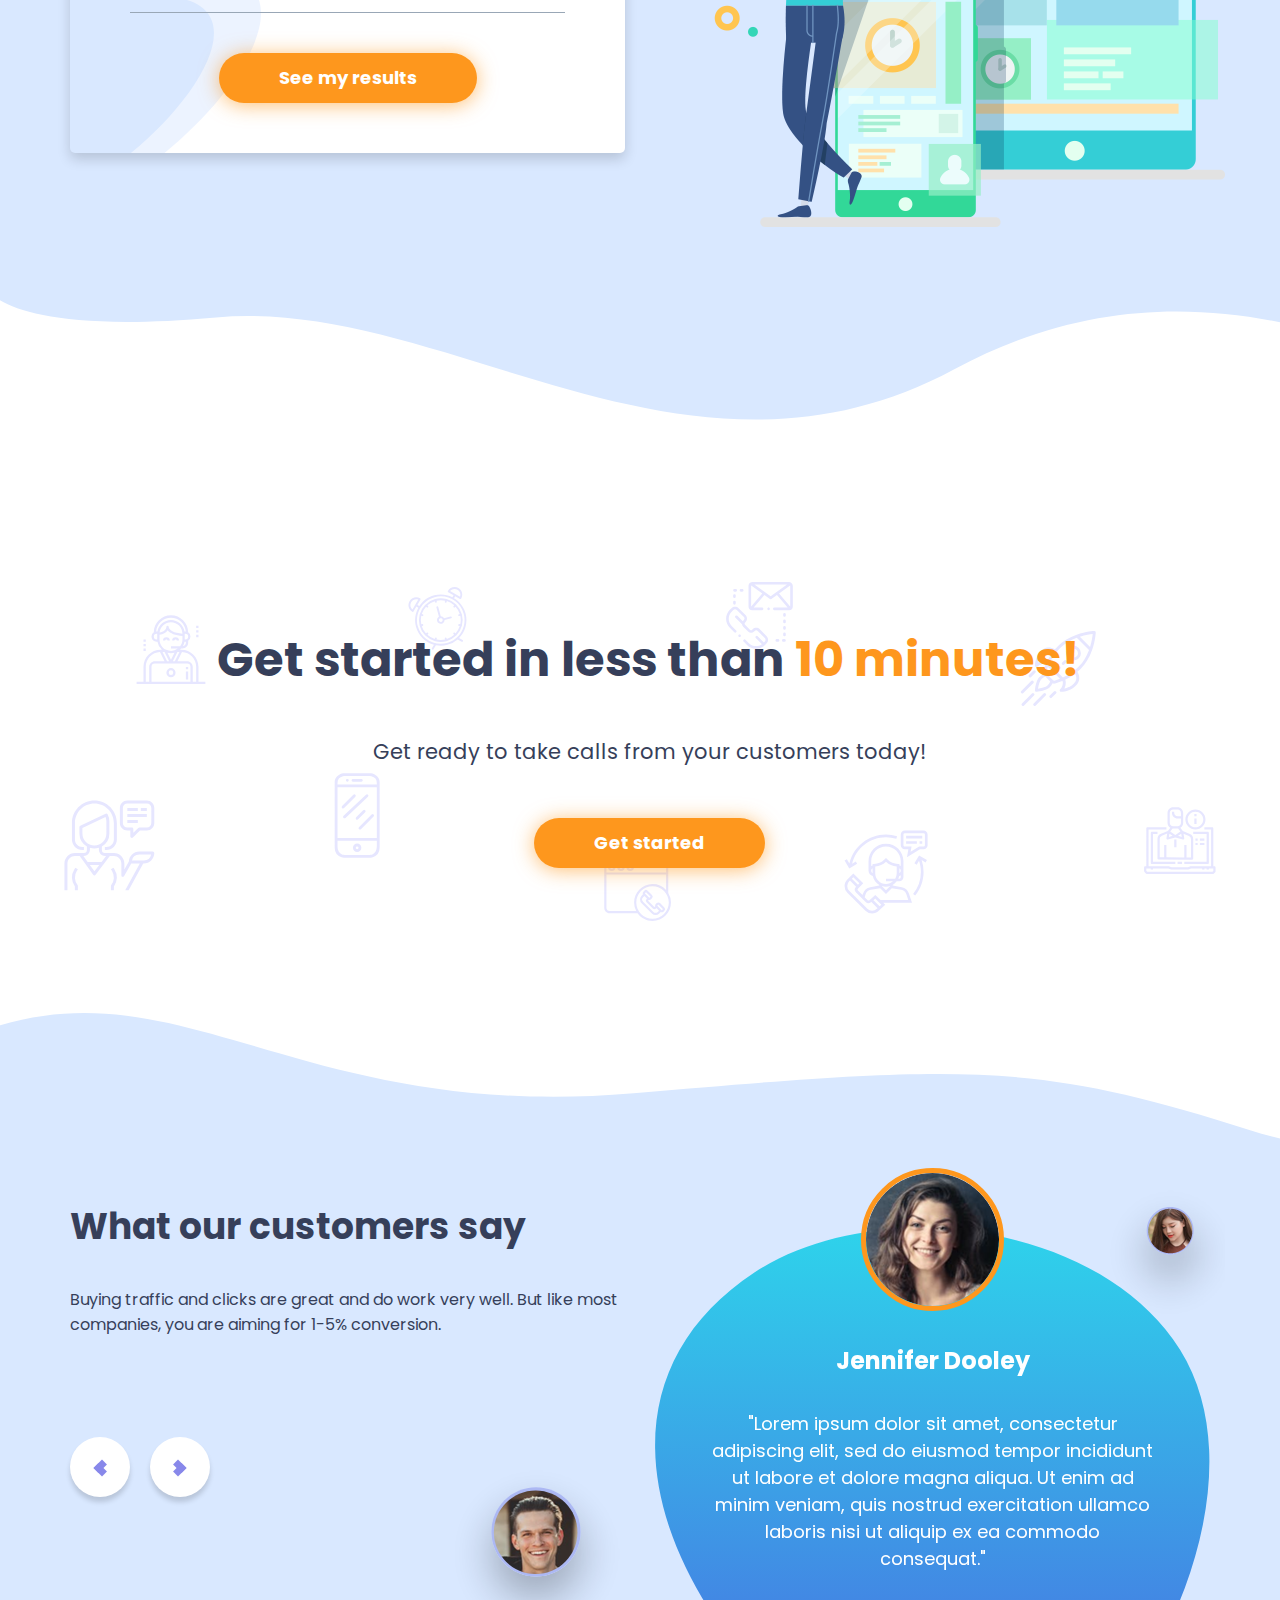
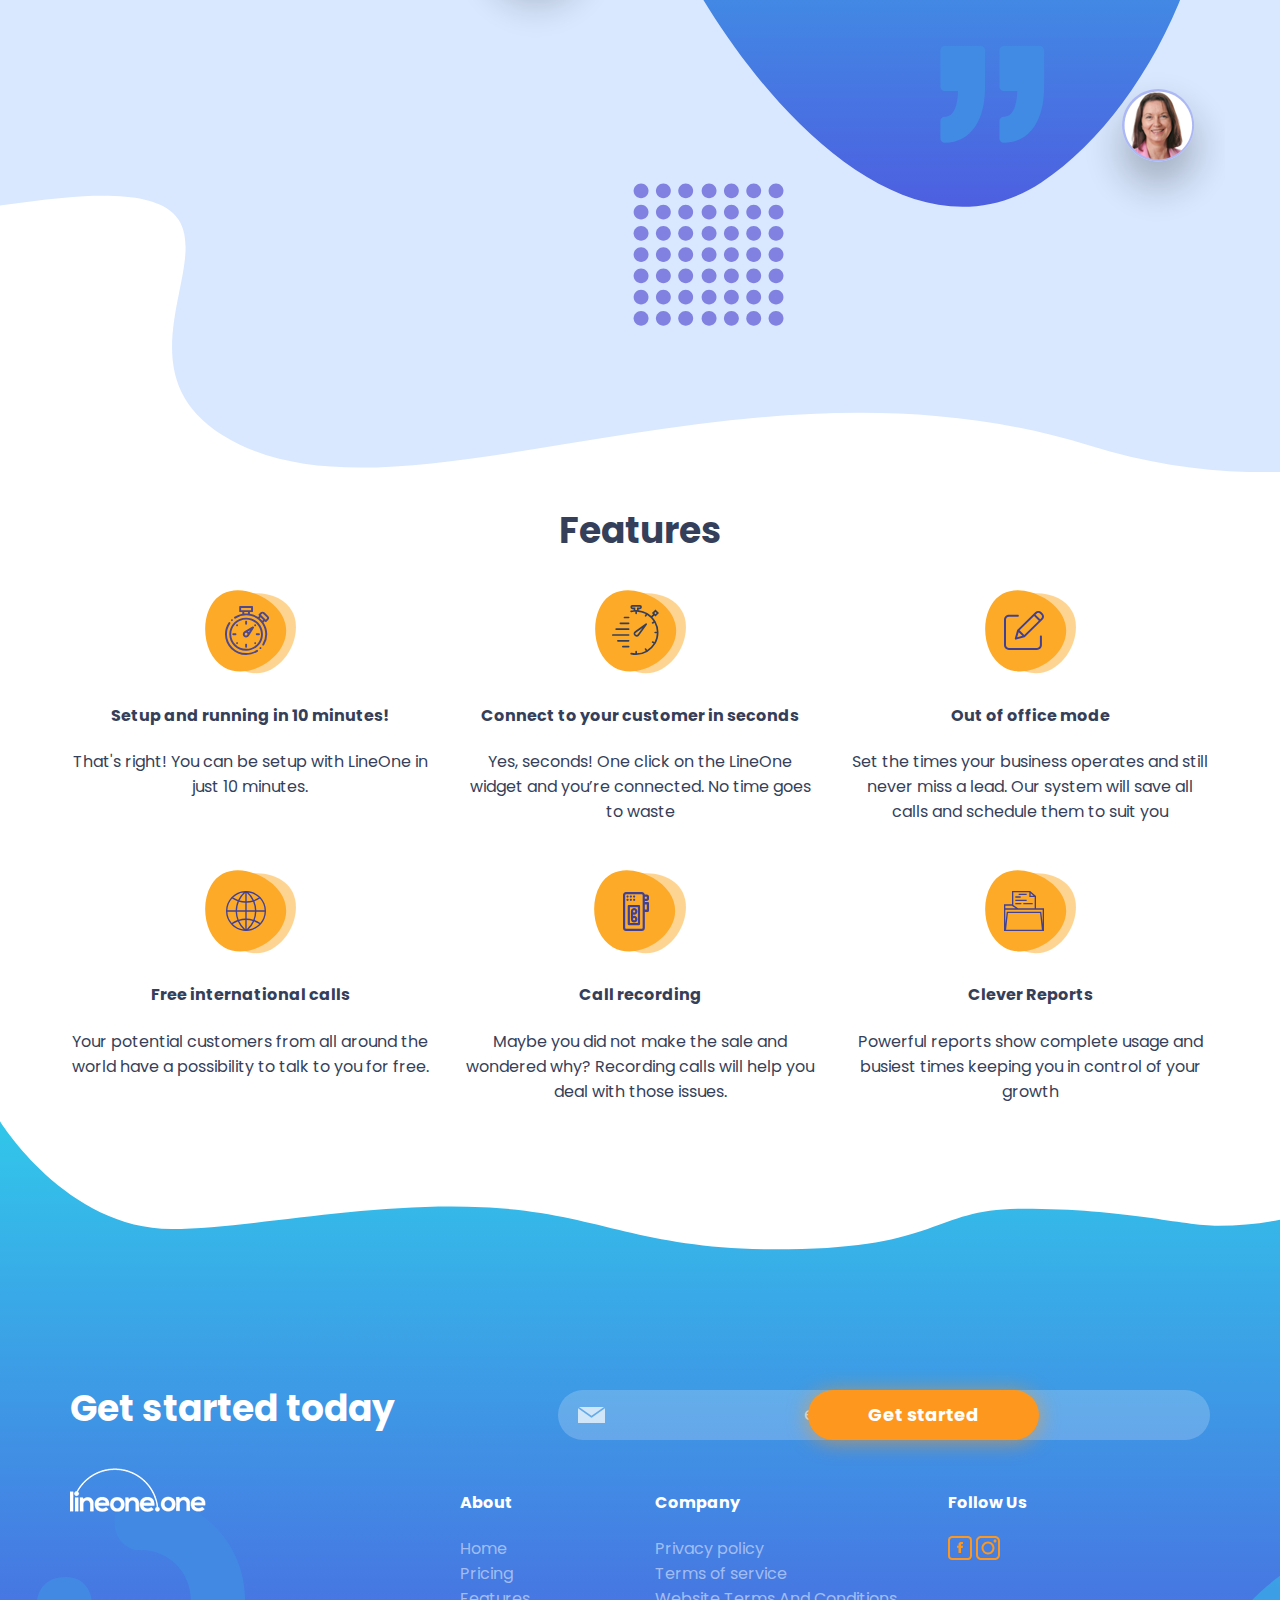
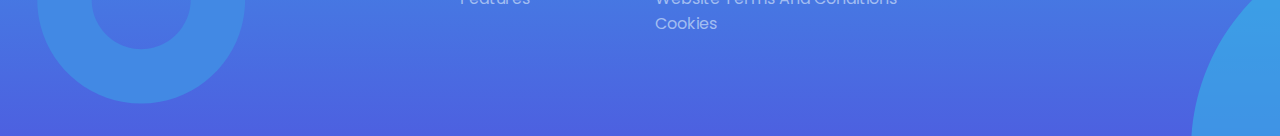
==== commit 13b6d22e: "Change image for slider" ====
--- a/index.html
+++ b/index.html
@@ -126,13 +126,18 @@
                             <p>"Lorem ipsum dolor sit amet, consectetur adipiscing elit, sed do eiusmod tempor incididunt ut labore et dolore magna aliqua. Ut enim ad minim veniam, quis nostrud exercitation ullamco laboris nisi ut aliquip ex ea commodo consequat."</p>
                         </div>
                         <div class="item">
-                            <div class="flex h center"><img src="img/user-2.png" alt="user"></div>
+                            <div class="flex h center"><img src="img/user-5.png" alt="user"></div>
                             <h4>John Dou</h4>
                             <p>"Lorem ipsum dolor sit amet, consectetur adipiscing elit, sed do eiusmod tempor incididunt ut labore et dolore magna aliqua. Ut enim ad minim veniam, quis nostrud exercitation ullamco laboris nisi ut aliquip ex ea commodo consequat."</p>
                         </div>
                         <div class="item">
                             <div class="flex h center"><img src="img/user-2.png" alt="user"></div>
                             <h4>Jennifer Dooley</h4>
+                            <p>"Lorem ipsum dolor sit amet, consectetur adipiscing elit, sed do eiusmod tempor incididunt ut labore et dolore magna aliqua. Ut enim ad minim veniam, quis nostrud exercitation ullamco laboris nisi ut aliquip ex ea commodo consequat."</p>
+                        </div>
+                        <div class="item">
+                            <div class="flex h center"><img src="img/user-5.png" alt="user"></div>
+                            <h4>John Dou</h4>
                             <p>"Lorem ipsum dolor sit amet, consectetur adipiscing elit, sed do eiusmod tempor incididunt ut labore et dolore magna aliqua. Ut enim ad minim veniam, quis nostrud exercitation ullamco laboris nisi ut aliquip ex ea commodo consequat."</p>
                         </div>
                     </div>
--- a/css/main.css
+++ b/css/main.css
@@ -11,14 +11,23 @@
     --light-gray: #99a7b6;
 }
 
+* {
+    font-family: 'Poppins', sans-serif;
+}
+
+html{
+    height: 100%;
+    width: 100%;
+}
+
 html,
 body {
     margin: 0;
     padding: 0;
 }
 
-* {
-    font-family: 'Poppins', sans-serif;
+body {
+    padding-top: 106px;
 }
 
 html,
@@ -33,18 +42,20 @@
 
 button {
     border: none;
-    font-size: ;
+    outline: none;
+    cursor: pointer;
 }
 
 h3 {
     font-size: 36px;
+    line-height: 1.3;
 }
 
 h2 {
     font-size: 48px;
 }
 
-input{
+input {
     outline: none;
 }
 
@@ -74,7 +85,9 @@
 
 .btn.s {
     height: 30px;
-    line-height: 30px;
+    line-height: 26px;
+    font-size: 14px;
+    padding: 0 30px;
 }
 
 .btn.green {
@@ -83,7 +96,7 @@
     color: #fff;
 }
 
-.btn.green:hover{
+.btn.green:hover {
     background-color: var(--green-dark);
     border-color: var(--green-dark);
 }
@@ -105,7 +118,7 @@
     box-shadow: 0 2px 20px rgba(254, 151, 29, 0.62);
 }
 
-.btn.yellow:hover{
+.btn.yellow:hover {
     background-color: var(--yellow-dark);
 }
 
@@ -117,145 +130,19 @@
     justify-content: center;
 }
 
-/*--------------------------------------------------
-  HEADER
---------------------------------------------------*/
-
-header {
-    padding: 20px 0 30px;
-    box-shadow: 0 5px 48px rgba(0, 0, 0, 0.08);
-    position: fixed;
-    background-color: #fff;
-    width: 100%;
-    z-index: 100;
-}
-
-header nav {
-    margin-top: 25px;
-}
-
-header nav a {
-    margin-right: 30px;
-}
-
-header nav a:last-child {
-    margin-right: 0;
-}
-
-header .btn {
-    margin-top: 20px;
-}
-
-header .btn.m.green {
-    margin-right: 20px;
-}
-
-header .buttons {
-    display: flex;
-    justify-content: flex-end;
-}
-
-/*--------------------------------------------------
-  HERO
---------------------------------------------------*/
-
-.hero {
-    background-image: url(../img/bg-1.svg);
-    background-repeat: no-repeat;
-    background-position: top right;
-    background-size: contain;
-    padding-top: 100px;
-}
-
-.hero h1 {
-    margin-top: 150px;
-    font-size: 40px;
-    line-height: 50px;
-}
-
-.hero p {
-    font-size: 21px;
-    margin-bottom: 50px;
-}
-
-.hero img {
-    margin: 60px 0 80px;
-    float: right;
-}
-
-/*--------------------------------------------------
-  LOGOS
---------------------------------------------------*/
-
-.calculator .logos{
-    margin: -100px 0 50px;
-}
-
-.logos .list {
-    display: flex;
-    align-items: center;
-    justify-content: space-between;
-}
-
-.logos h3{
-    font-size: 18px;
-}
-
-/*--------------------------------------------------
-  WHAT IS
---------------------------------------------------*/
-
-.what-is {
-    background-image: url(../img/bg-2.svg);
-    background-repeat: no-repeat;
-    background-size: cover;
-    padding: 200px 0;
-}
-
-.calculator .what-is {
-    background-position: center -100px;
-    padding: 200px 0 300px;
-}
-
-.what-is .col-md-6:nth-child(2){
-    padding-left: 50px;
-}
-
-.what-is .discover-form {
-    box-shadow: 0 6px 13px rgba(0, 0, 0, 0.16);
-    border-radius: 5px;
-    background-color: #fff;
-    background-image: url(../img/bg-form.svg);
-    background-repeat: no-repeat;
-    background-position: bottom left;
-    padding: 50px 60px;
-}
-
-.what-is .discover-form h4 {
-    font-size: 13px;
-    letter-spacing: 1.3px;
-    text-transform: uppercase;
-    color: var(--yellow);
-    text-align: center;
-}
-
-.what-is .discover-form input,
-.what-is .discover-form label {
+input,
+label {
     display: block;
-}
-
-.what-is .discover-form label img {
-    max-width: 100%;
-}
-
-.what-is .discover-form label {
+    margin-bottom: 25px;
+}
+
+label {
     font-size: 24px;
     font-weight: 700;
     text-align: center;
-    margin-top: 25px;
-}
-
-.what-is .discover-form input {
+}
+
+input {
     font-size: 18px;
     text-align: center;
     background-color: transparent;
@@ -266,10 +153,136 @@
     border-bottom: 1px solid var(--light-gray);
 }
 
-.what-is .discover-form input::placeholder {
+input::placeholder {
     color: var(--light-gray);
     font-size: 18px;
     text-align: center;
+}
+
+/*--------------------------------------------------
+  HEADER
+--------------------------------------------------*/
+
+header {
+    padding: 20px 0 30px;
+    box-shadow: 0 5px 48px rgba(0, 0, 0, 0.08);
+    position: fixed;
+    top: 0;
+    background-color: #fff;
+    width: 100%;
+    z-index: 100;
+}
+
+header nav {
+    margin-top: 25px;
+}
+
+header nav a {
+    margin-right: 30px;
+}
+
+header nav a:last-child {
+    margin-right: 0;
+}
+
+header .btn {
+    margin-top: 20px;
+}
+
+header .btn.m.green {
+    margin-right: 20px;
+}
+
+header .buttons {
+    display: flex;
+    justify-content: flex-end;
+}
+
+/*--------------------------------------------------
+  HERO
+--------------------------------------------------*/
+
+.hero {
+    background-image: url(../img/bg-1.svg);
+    background-repeat: no-repeat;
+    background-position: top right;
+    background-size: contain;
+}
+
+.hero h1 {
+    margin-top: 150px;
+    font-size: 40px;
+    line-height: 50px;
+}
+
+.hero p {
+    font-size: 21px;
+    margin-bottom: 50px;
+}
+
+.hero img {
+    margin: 60px 0 80px;
+    float: right;
+}
+
+/*--------------------------------------------------
+  LOGOS
+--------------------------------------------------*/
+
+.calculator .logos {
+    margin: -100px 0 50px;
+}
+
+.logos .list {
+    display: flex;
+    align-items: center;
+    justify-content: space-between;
+}
+
+.logos h3 {
+    font-size: 18px;
+}
+
+/*--------------------------------------------------
+  WHAT IS
+--------------------------------------------------*/
+
+.what-is {
+    background-image: url(../img/bg-2.svg);
+    background-repeat: no-repeat;
+    background-size: cover;
+    padding: 200px 0;
+}
+
+.calculator .what-is {
+    background-position: center -200px;
+    padding: 100px 0 300px;
+}
+
+.what-is .col-md-6:nth-child(2) {
+    padding-left: 50px;
+}
+
+.what-is .discover-form {
+    box-shadow: 0 6px 13px rgba(0, 0, 0, 0.16);
+    border-radius: 5px;
+    background-color: #fff;
+    background-image: url(../img/bg-form.svg);
+    background-repeat: no-repeat;
+    background-position: bottom left;
+    padding: 50px 60px;
+}
+
+.what-is .discover-form h4 {
+    font-size: 13px;
+    letter-spacing: 1.3px;
+    text-transform: uppercase;
+    color: var(--yellow);
+    text-align: center;
+}
+
+.what-is .discover-form label img {
+    max-width: 100%;
 }
 
 .what-is .discover-form img {
@@ -319,7 +332,7 @@
   TESTIMONIALS
 --------------------------------------------------*/
 
-.testimonials {
+.home .testimonials {
     padding: 250px 0 250px;
     background-image: url(../img/bg-3.svg);
     background-repeat: no-repeat;
@@ -328,7 +341,7 @@
     margin-top: -150px;
 }
 
-.testimonials .owl-carousel {
+.home .testimonials .owl-carousel {
     background-image: url(../img/testimonials-bg.svg);
     background-repeat: no-repeat;
     background-size: contain;
@@ -338,27 +351,27 @@
     color: #fff;
 }
 
-.testimonials .owl-carousel img {
+.home .testimonials .owl-carousel img {
     border-radius: 100%;
     width: auto;
     border: 5px solid var(--yellow);
 }
 
-.testimonials .owl-carousel h4 {
+.home .testimonials .owl-carousel h4 {
     font-size: 24px;
 }
 
-.testimonials .owl-carousel p {
+.home .testimonials .owl-carousel p {
     font-size: 18px;
     width: 80%;
     margin: 0 auto;
 }
 
-.testimonials .slide-navigation {
+.home .testimonials .slide-navigation {
     margin-top: 100px;
 }
 
-.testimonials .slide-navigation button {
+.home .testimonials .slide-navigation button {
     display: inline-block;
     width: 60px;
     height: 60px;
@@ -368,10 +381,9 @@
     line-height: 70px;
     margin-right: 20px;
     outline: none;
-    cursor: pointer;
-}
-
-.testimonials .slider-container {
+}
+
+.home .testimonials .slider-container {
     background-image: url(../img/testimonials-slider-bg.png);
     background-repeat: no-repeat;
     background-position: 400px bottom;
@@ -399,22 +411,22 @@
     color: #fff;
 }
 
-footer a{
+footer a {
     color: #A2BDF1;
 }
 
-footer ul{
+footer ul {
     list-style-type: none;
     padding: 0;
     margin: 0;
 }
 
-footer form{
+footer form {
     position: relative;
     margin-top: 40px;
 }
 
-footer form input[type="email"]{
+footer form input[type="email"] {
     position: absolute;
     background-color: rgba(255, 255, 255, .2);
     border: none;
@@ -427,12 +439,393 @@
     font-size: 16px;
 }
 
-footer form input[type="email"]::placeholder{
+footer form input[type="email"]::placeholder {
     color: #CBE3F8;
 }
 
-footer form button[type="submit"]{
+footer form button[type="submit"] {
     position: absolute;
     left: 250px;
-    cursor: pointer;
+}
+
+/*--------------------------------------------------
+  ABOUT
+--------------------------------------------------*/
+
+.about .hero,
+.blog .hero {
+    background-image: url(../img/about-hero-bg.svg);
+}
+
+.cta {
+    padding: 40px 0;
+}
+
+.cta .text-center {
+    width: 70%;
+    margin: 0 auto;
+}
+
+.cta .text-center .btn {
+    margin-top: 20px;
+}
+
+.what-is-lineone {
+    margin-top: -150px;
+    padding: 250px 0 150px;
+    background-image: url(../img/about-what-is-bg.svg);
+    background-repeat: no-repeat;
+    background-position: bottom right;
+    background-size: cover;
+}
+
+.what-is-lineone .text-center p {
+    width: 70%;
+    color: #8898aa;
+    margin: 0 auto 50px;
+}
+
+.what-is-lineone .what {
+    position: relative;
+    box-shadow: 0 2px 12px rgba(0, 0, 0, 0.1);
+    border-radius: 5px;
+    padding: 30px;
+    min-height: 370px;
+    background-color: #fff;
+}
+
+.what-is-lineone .what .number {
+    position: absolute;
+    right: 40px;
+    top: -18px;
+    height: 35px;
+    width: 35px;
+    line-height: 27px;
+    text-align: center;
+    background-color: #24b47e;
+    font-size: 12px;
+    border: 4px solid #fff;
+    box-shadow: 0 2px 12px rgba(0, 0, 0, 0.12);
+    border-radius: 100%;
+    color: #fff;
+}
+
+.what-is-lineone .what h3 {
+    font-size: 18px;
+    line-height: 28px;
+}
+
+.what-is-lineone .what .content {
+    display: flex;
+}
+
+.what-is-lineone .what.first {
+    background-image: url(../img/about-1-block-bg.svg);
+    background-repeat: no-repeat;
+    background-position: bottom right;
+}
+
+.what-is-lineone .what.second {
+    background-image: url(../img/about-2-block-bg.svg);
+    background-repeat: no-repeat;
+    background-position: bottom right;
+    background-size: cover;
+}
+
+.what-is-lineone .what.third {
+    background-image: url(../img/about-3-block-bg.svg);
+    background-repeat: no-repeat;
+    background-position: top left;
+}
+
+/*--------------------------------------------------
+  BLOG
+--------------------------------------------------*/
+
+.blog .blog-section .top-bg {
+    height: 100px;
+    background: url(../img/blog-bg.svg) no-repeat;
+    background-size: contain;
+}
+
+.blog .blog-section .color-bg {
+    background-color: #ECF4FF;
+    padding-bottom: 200px;
+    margin-bottom: -200px;
+}
+
+.blog .blog-section .article {
+    padding: 40px;
+    border-radius: 5px;
+    background-color: #fff;
+    margin-bottom: 30px;
+    box-shadow: 0 1px 4px rgba(0, 0, 0, 0.16);
+}
+
+.blog .blog-section .article h3 {
+    font-size: 22px;
+    padding: 0;
+    margin: 0 0 10px 0;
+}
+
+.blog .blog-section .article .btn {
+    margin-top: 10px;
+}
+
+.pagination {
+    overflow: hidden;
+    margin-top: 50px;
+}
+
+.pagination a {
+    color: #6772e5;
+    font-size: 18px;
+}
+
+.nav-previous.alignleft {
+    float: left;
+}
+
+.nav-next.alignright {
+    float: right;
+}
+
+.blog .sidebar ul {
+    list-style-type: none;
+    box-shadow: 0 1px 4px rgba(0, 0, 0, 0.16);
+    border-radius: 5px;
+    background-color: #f2f2f2;
+    padding: 0;
+    margin: 0;
+}
+
+.blog .sidebar ul li a {
+    display: block;
+    font-weight: 700;
+    padding: 15px 20px;
+    border-bottom: 2px solid #eaeaea;
+    transition: all .5s;
+}
+
+.blog .sidebar ul li:last-child a {
+    border: none;
+}
+
+.blog .sidebar ul li a.active,
+.blog .sidebar ul li a:hover {
+    background-color: #fff;
+    color: var(--green);
+}
+
+.blog .sidebar ul li {
+    position: relative;
+}
+
+.blog .sidebar ul li a:after {
+    content: "\f0da";
+    display: inline-block;
+    font: normal normal normal 14px/1 FontAwesome;
+    font-size: inherit;
+    text-rendering: auto;
+    -webkit-font-smoothing: antialiased;
+    position: absolute;
+    right: 20px;
+    top: 20px;
+}
+
+/*--------------------------------------------------
+  TESTIMONIAL
+--------------------------------------------------*/
+
+.testimonials .hero {
+    background-image: url(../img/testimonials-hero-bg.svg);
+    background-repeat: no-repeat;
+}
+
+.testimonials .top-bg {
+    background-image: url(../img/testimonials-top-bg.svg);
+    background-repeat: no-repeat;
+    background-size: cover;
+    height: 200px;
+}
+
+.testimonials .color-bg {
+    background-color: #d9e8ff;
+    padding-bottom: 200px;
+    margin-bottom: -300px;
+}
+
+.testimonials .slider .center {
+    margin: 0 auto;
+    width: 80%;
+}
+
+.testimonials .slider h2 {
+    margin-top: 0;
+}
+
+.testimonials .slider .owl-carousel .owl-item {
+    padding: 15px;
+}
+
+.testimonials .slider .owl-carousel .item img {
+    border-radius: 100%;
+    width: auto;
+    border: 5px solid var(--yellow);
+}
+
+.testimonials .slider .owl-carousel .text-center {
+    border-radius: 5px;
+    box-shadow: 0 6px 13px rgba(0, 0, 0, 0.16);
+    background-color: #fff;
+    padding: 70px 40px 40px;
+}
+
+.testimonials .slider .owl-carousel .flex {
+    position: relative;
+    z-index: 10;
+}
+
+.testimonials .slider .owl-carousel .text-center {
+    position: relative;
+    top: -65px;
+}
+
+.testimonials .slider .owl-carousel h4 {
+    font-size: 18px;
+}
+
+.testimonials .slider .owl-carousel p {
+    font-size: 16px;
+    margin: 0 auto;
+}
+
+.testimonials .slider .owl-carousel .owl-nav {
+    position: absolute;
+    top: 40%;
+    width: 100%;
+}
+
+.testimonials .slider .owl-carousel .owl-nav button {
+    display: inline-block;
+    width: 60px;
+    height: 60px;
+    box-shadow: 0 5px 5px rgba(0, 0, 0, 0.15);
+    background-color: #ffffff;
+    border-radius: 100%;
+    line-height: 70px;
+    margin-right: 20px;
+    outline: none;
+    position: absolute;
+    margin: 0;
+    padding: 0;
+}
+
+.testimonials .slider .owl-carousel .owl-nav button.owl-prev {
+    left: -55px;
+}
+
+
+.testimonials .slider .owl-carousel .owl-nav button.owl-next {
+    right: -55px;
+}
+
+.testimonials .slider .owl-theme .owl-dots {
+    margin-top: -30px;
+}
+
+.testimonials .slider .owl-theme .owl-dots .owl-dot span {
+    background-color: #24b47e;
+    opacity: 0.5;
+    width: 16px;
+    height: 16px;
+}
+
+.testimonials .slider .owl-theme .owl-dots .owl-dot.active span {
+    opacity: 1;
+}
+
+/*--------------------------------------------------
+  SIGN UP
+--------------------------------------------------*/
+.sign-up {
+    padding: 30px;
+    color: #fff;
+    height: 100%;
+    width: 100%;
+    background-color: #000;
+    background-image: url(../img/sign-up-bg-top.svg);
+    background-repeat: no-repeat;
+    background-position: left top;
+}
+
+.sign-up .bottom-bg{
+    position: fixed;
+    bottom: 0;
+    right: 0;
+    width: 100%;
+    height: 100%;
+    background-image: url(../img/sign-up-bg-bottom.svg);
+    background-repeat: no-repeat;
+    background-position: right bottom;
+}
+
+.sign-up form{
+    position: relative;
+    z-index: 1000;
+    margin: 50px auto 50px;
+    background-color: #fff;
+    border-radius: 5px;
+    width: 500px;
+    min-height: 400px;
+    padding: 50px 40px 40px;
+    background-image: url(../img/sign-up-form-bg.svg);
+    background-repeat: no-repeat;
+    background-size: cover;
+    color: var(--gray);
+}
+
+.sign-up form .btn{
+    font-size: 15px;
+    text-transform: uppercase;
+    letter-spacing: 1.5px;
+}
+
+.sign-up form input{
+    margin-bottom: 40px;
+}
+
+.sign-up form .icon-field{
+    position: relative;
+}
+
+.sign-up form .icon-field .fa{
+    position: absolute;
+    left: 0;
+    top: 17px;
+    color: var(--light-gray);
+}
+
+.sign-up form p{
+    margin-top: 30px;
+    font-size: 14px;
+    color: var(--light-gray);
+}
+
+.sign-up form p a{
+    color: var(--light-gray);
+    text-decoration: underline;
+}
+
+.sign-up .bottom-menu {
+    margin-bottom: 30px;
+}
+
+.sign-up .bottom-menu a{
+    position: relative;
+    z-index: 100;
+    color: #fff;
+    margin: 20px;
+    font-size: 15px;
+    text-decoration: underline;
 }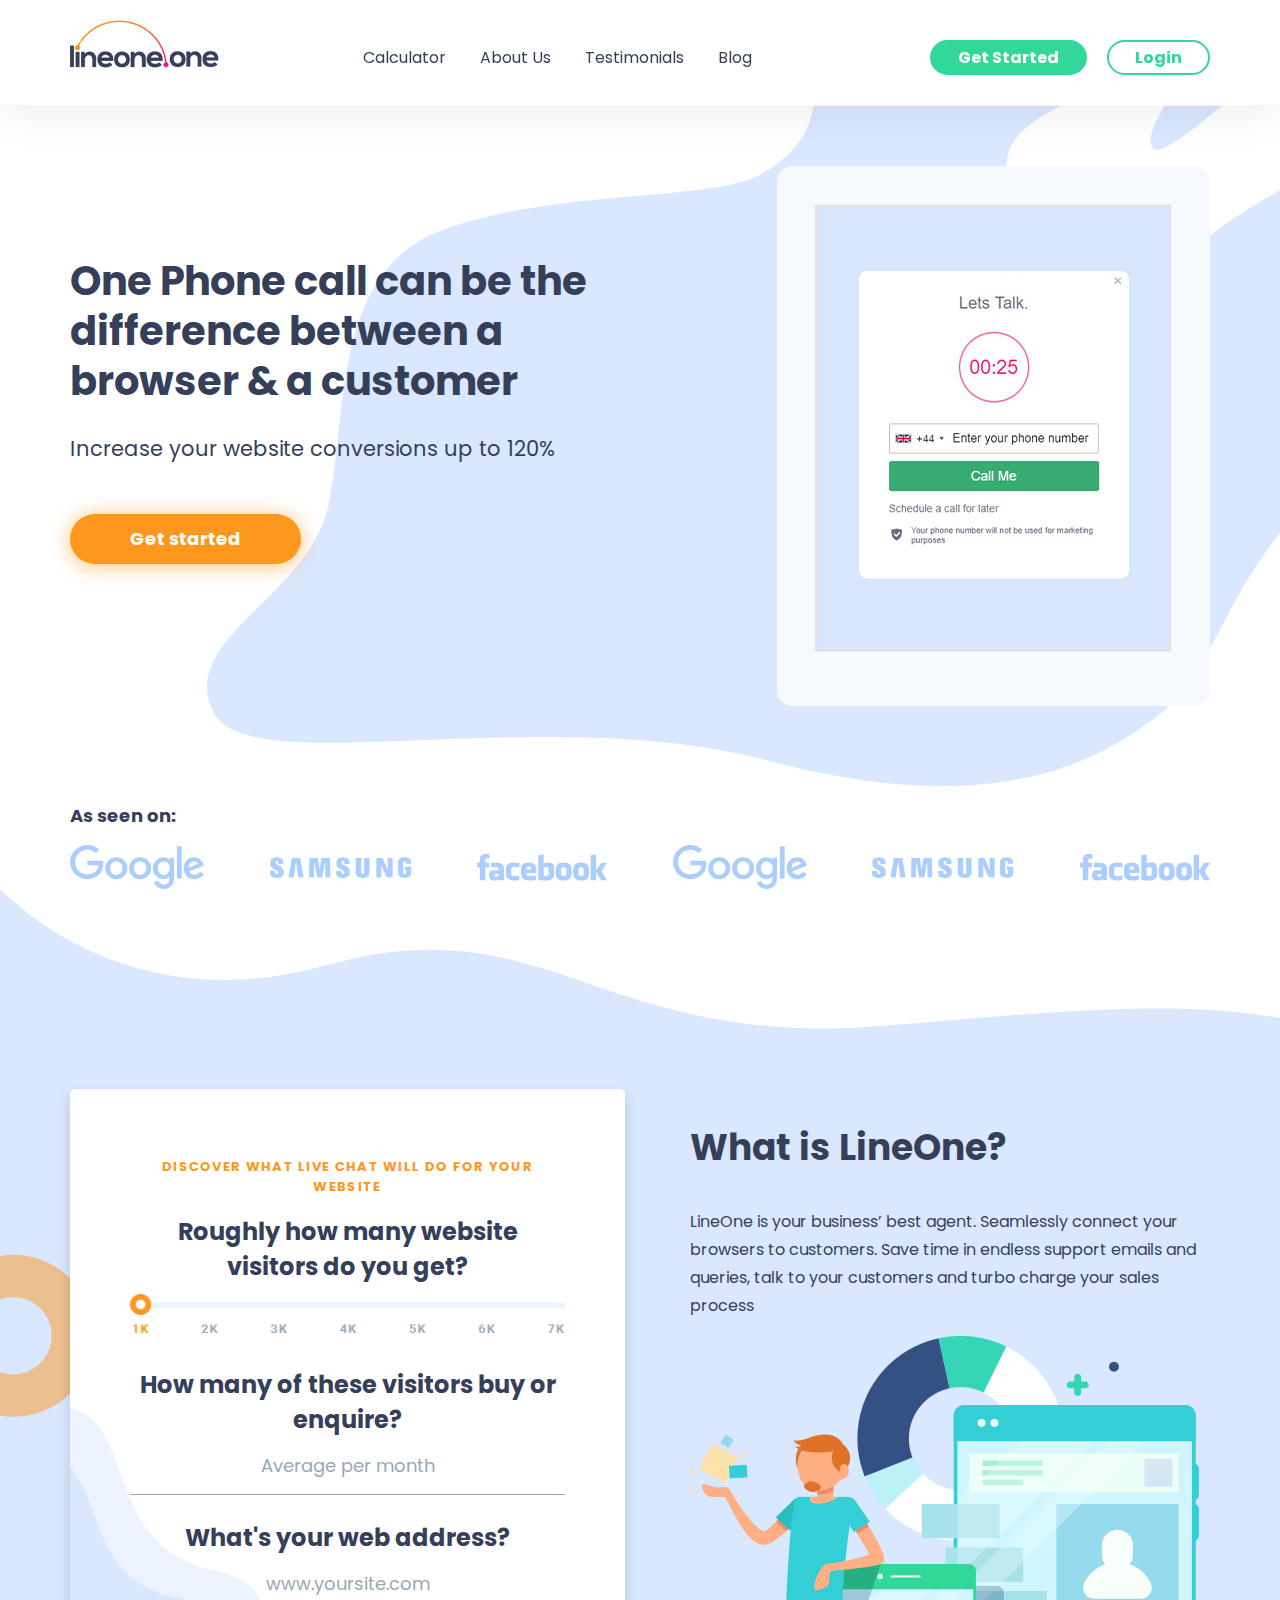
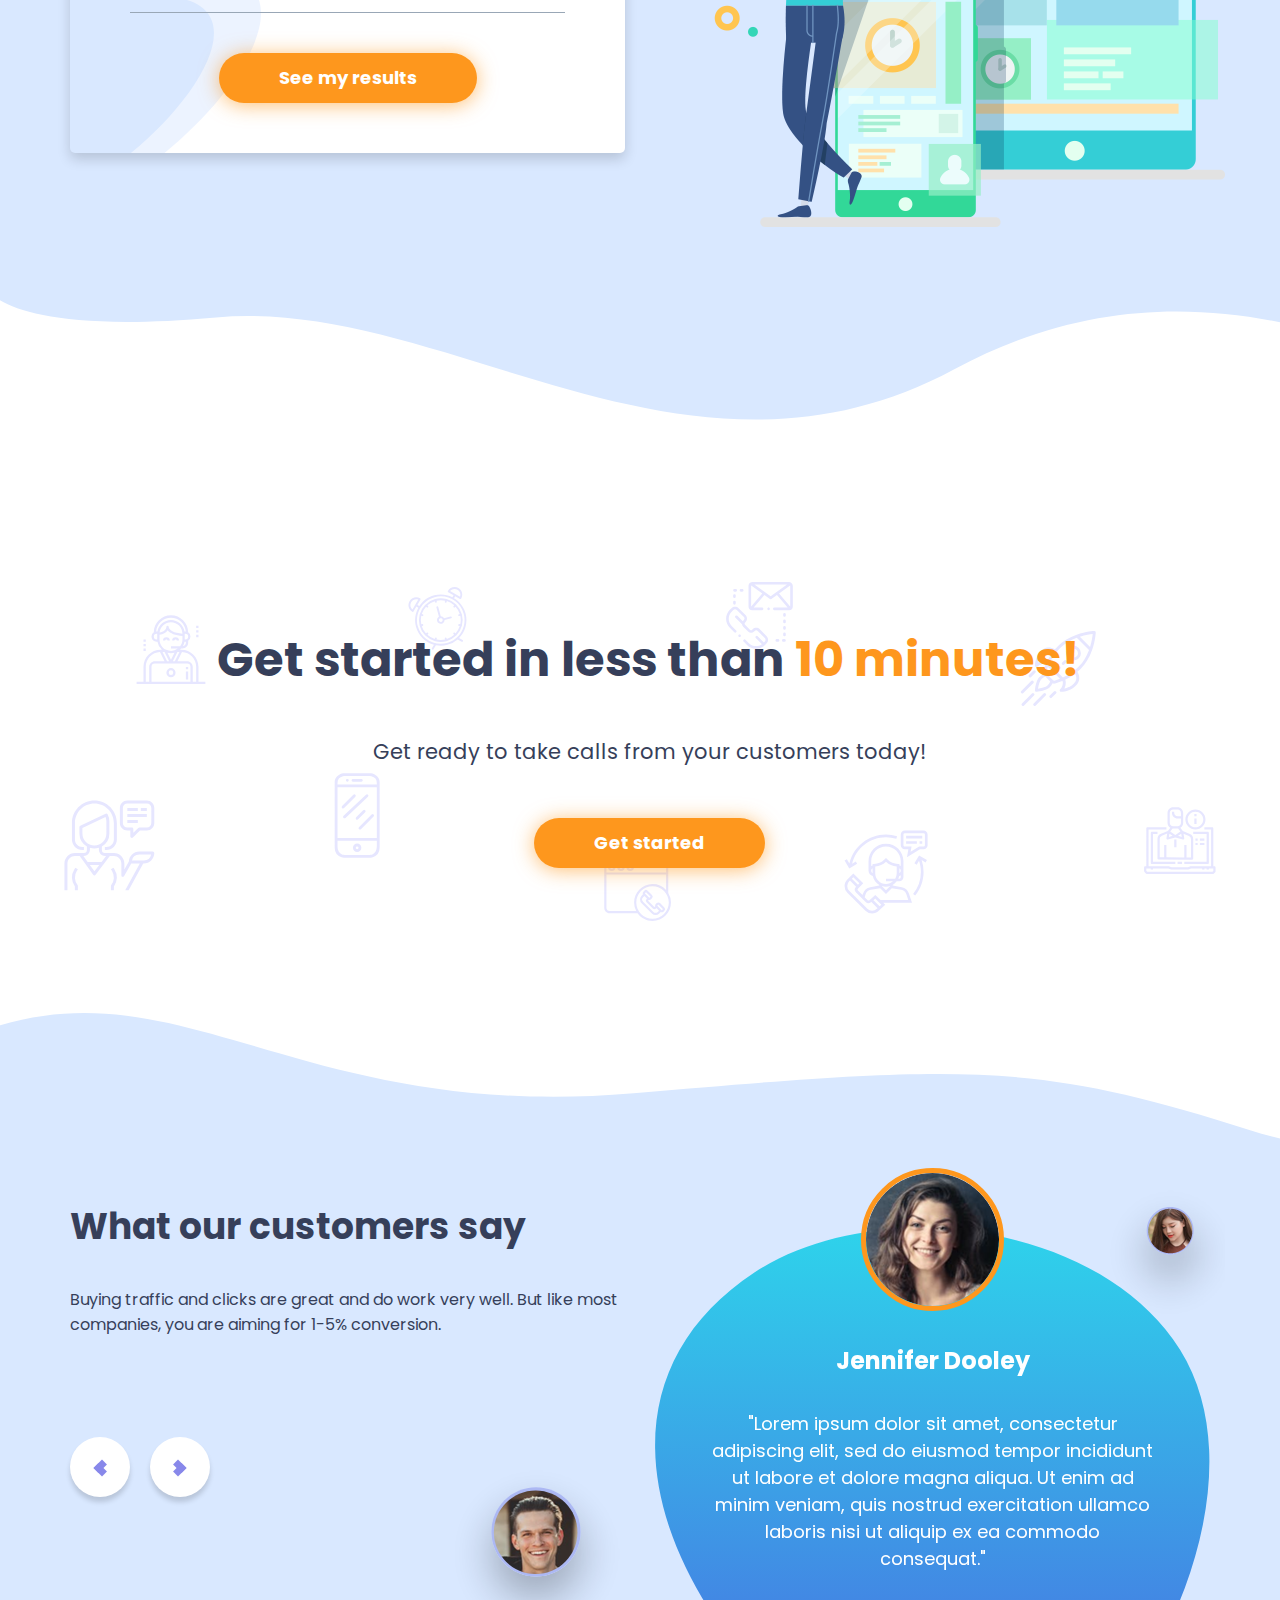
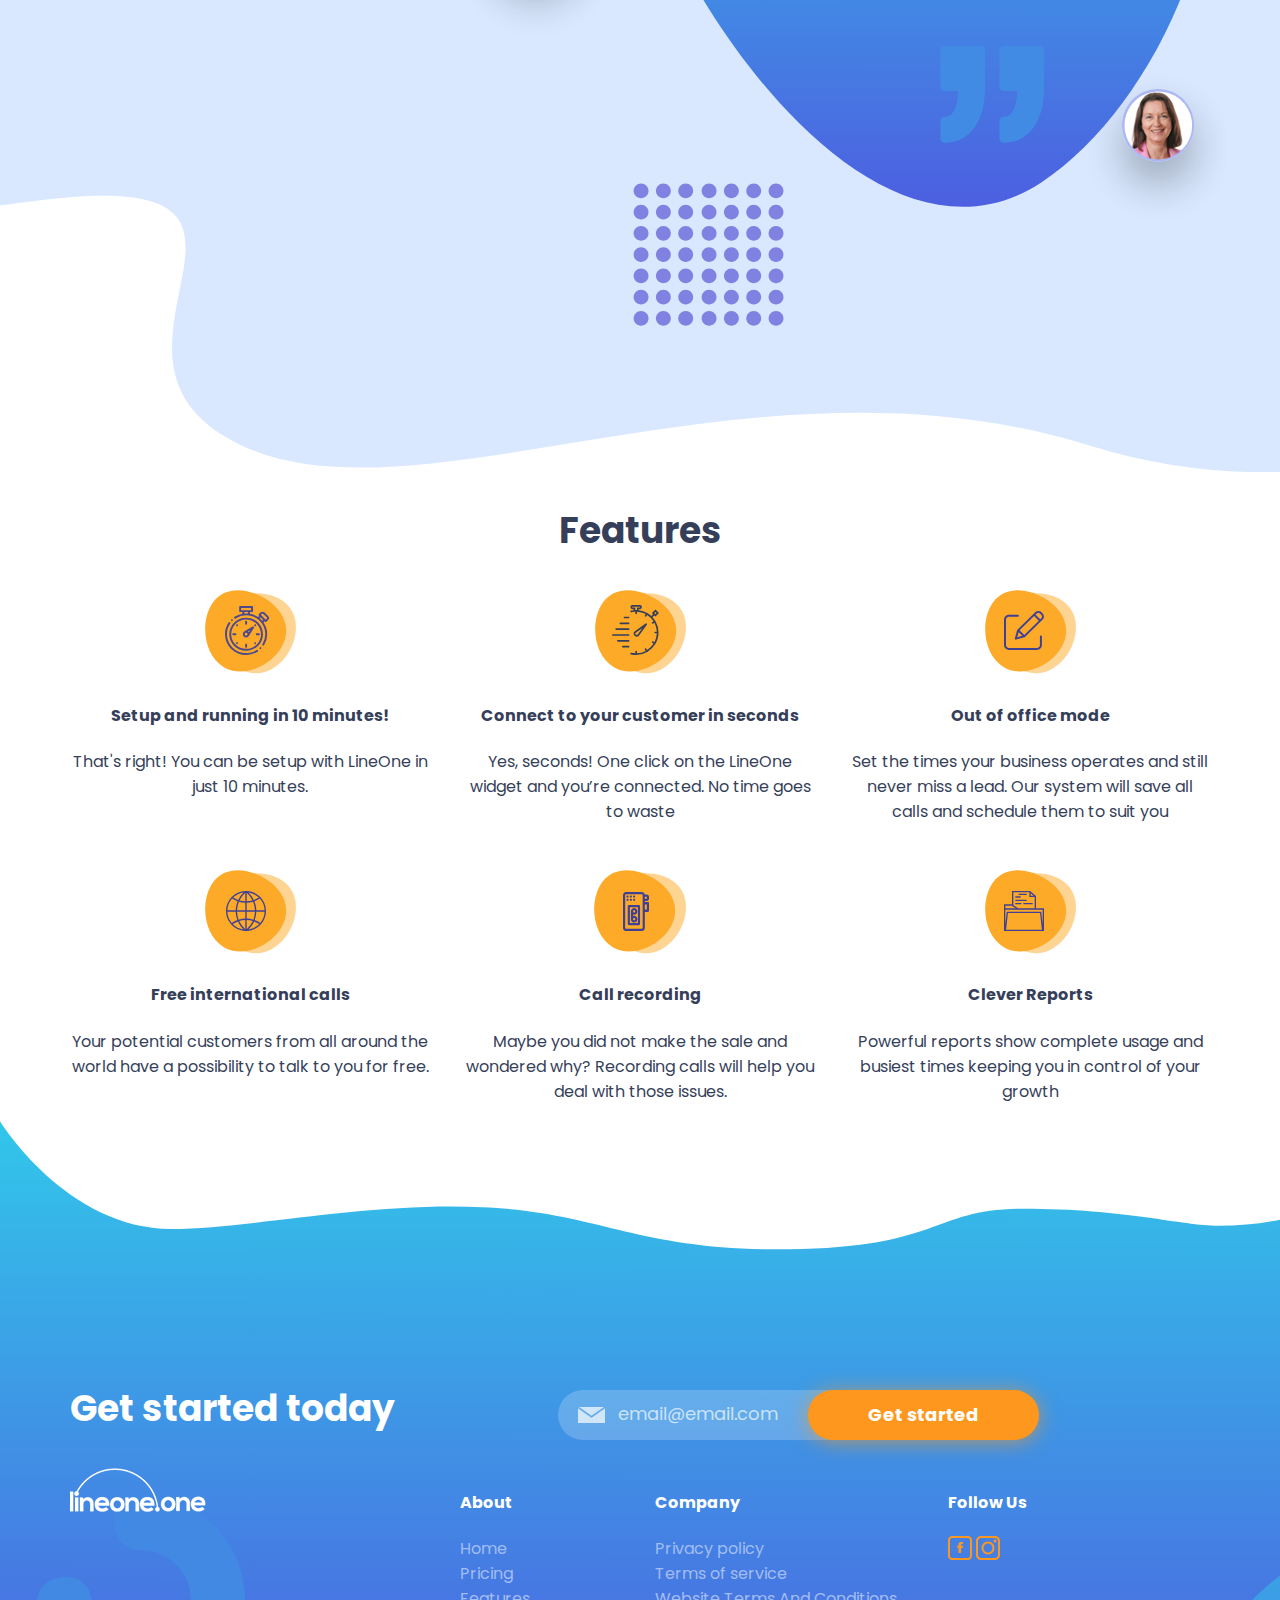
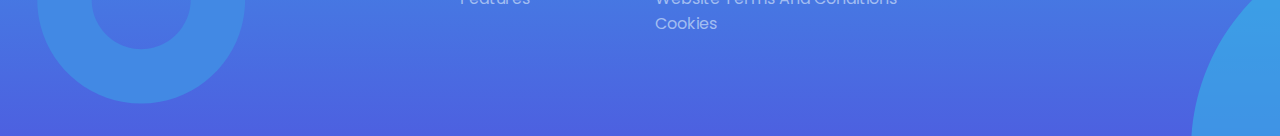
==== commit 6a769eeb: "Bug fixed" ====
--- a/index.html
+++ b/index.html
@@ -16,14 +16,14 @@
         <div class="container">
             <div class="row">
                 <div class="col-md-3">
-                    <a href="#"><img src="img/logo.png" alt="logo"></a>
+                    <a href="/"><img src="img/logo.png" alt="logo"></a>
                 </div>
                 <div class="col-md-5">
                     <nav>
-                        <a href="#">Calculator</a>
-                        <a href="#">About Us</a>
-                        <a href="#">Testimonials</a>
-                        <a href="#">Blog</a>
+                        <a href="calculator.html">Calculator</a>
+                        <a href="about.html">About Us</a>
+                        <a href="testimonials.html">Testimonials</a>
+                        <a href="blog.html">Blog</a>
                     </nav>
                 </div>
                 <div class="col-md-4 buttons">
--- a/css/main.css
+++ b/css/main.css
@@ -437,6 +437,11 @@
     background-repeat: no-repeat;
     background-position: 20px center;
     font-size: 16px;
+    width: auto;
+}
+
+footer form input[type="email"]::placeholder{
+    text-align: left
 }
 
 footer form input[type="email"]::placeholder {
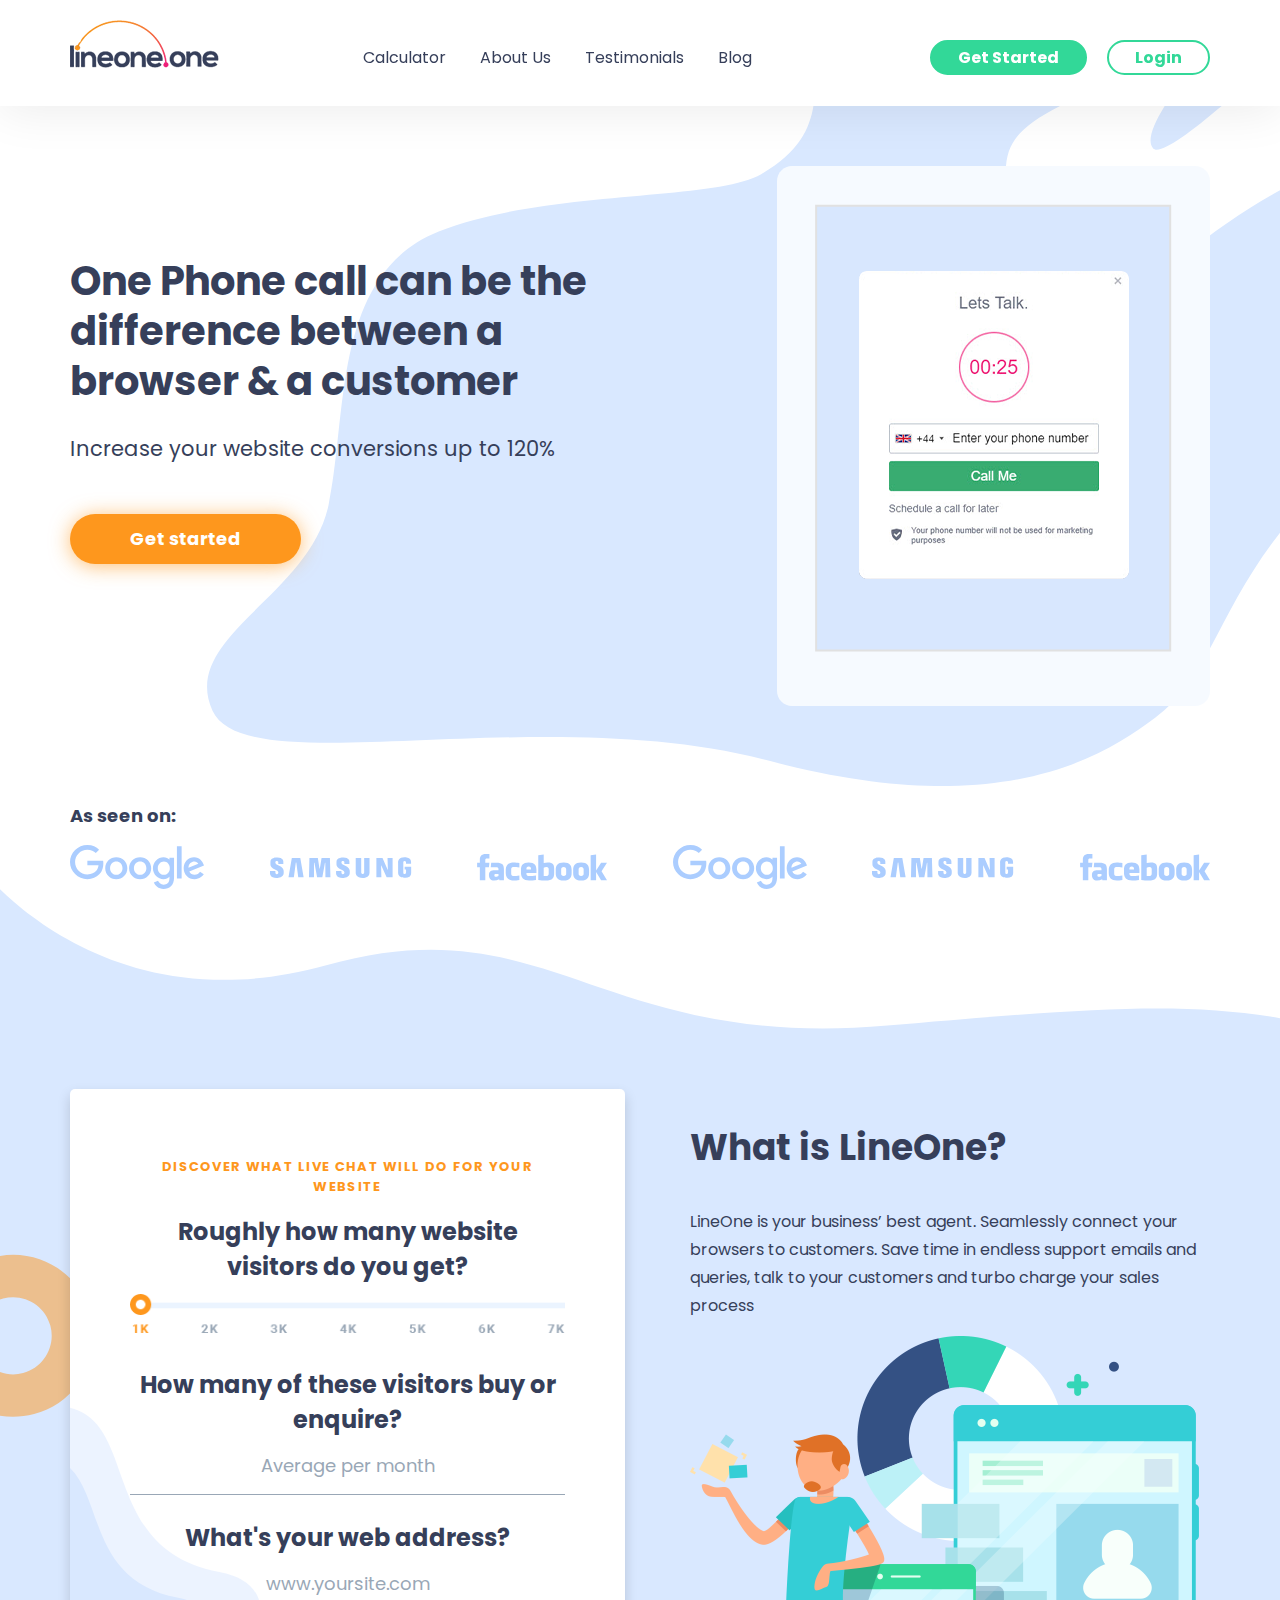
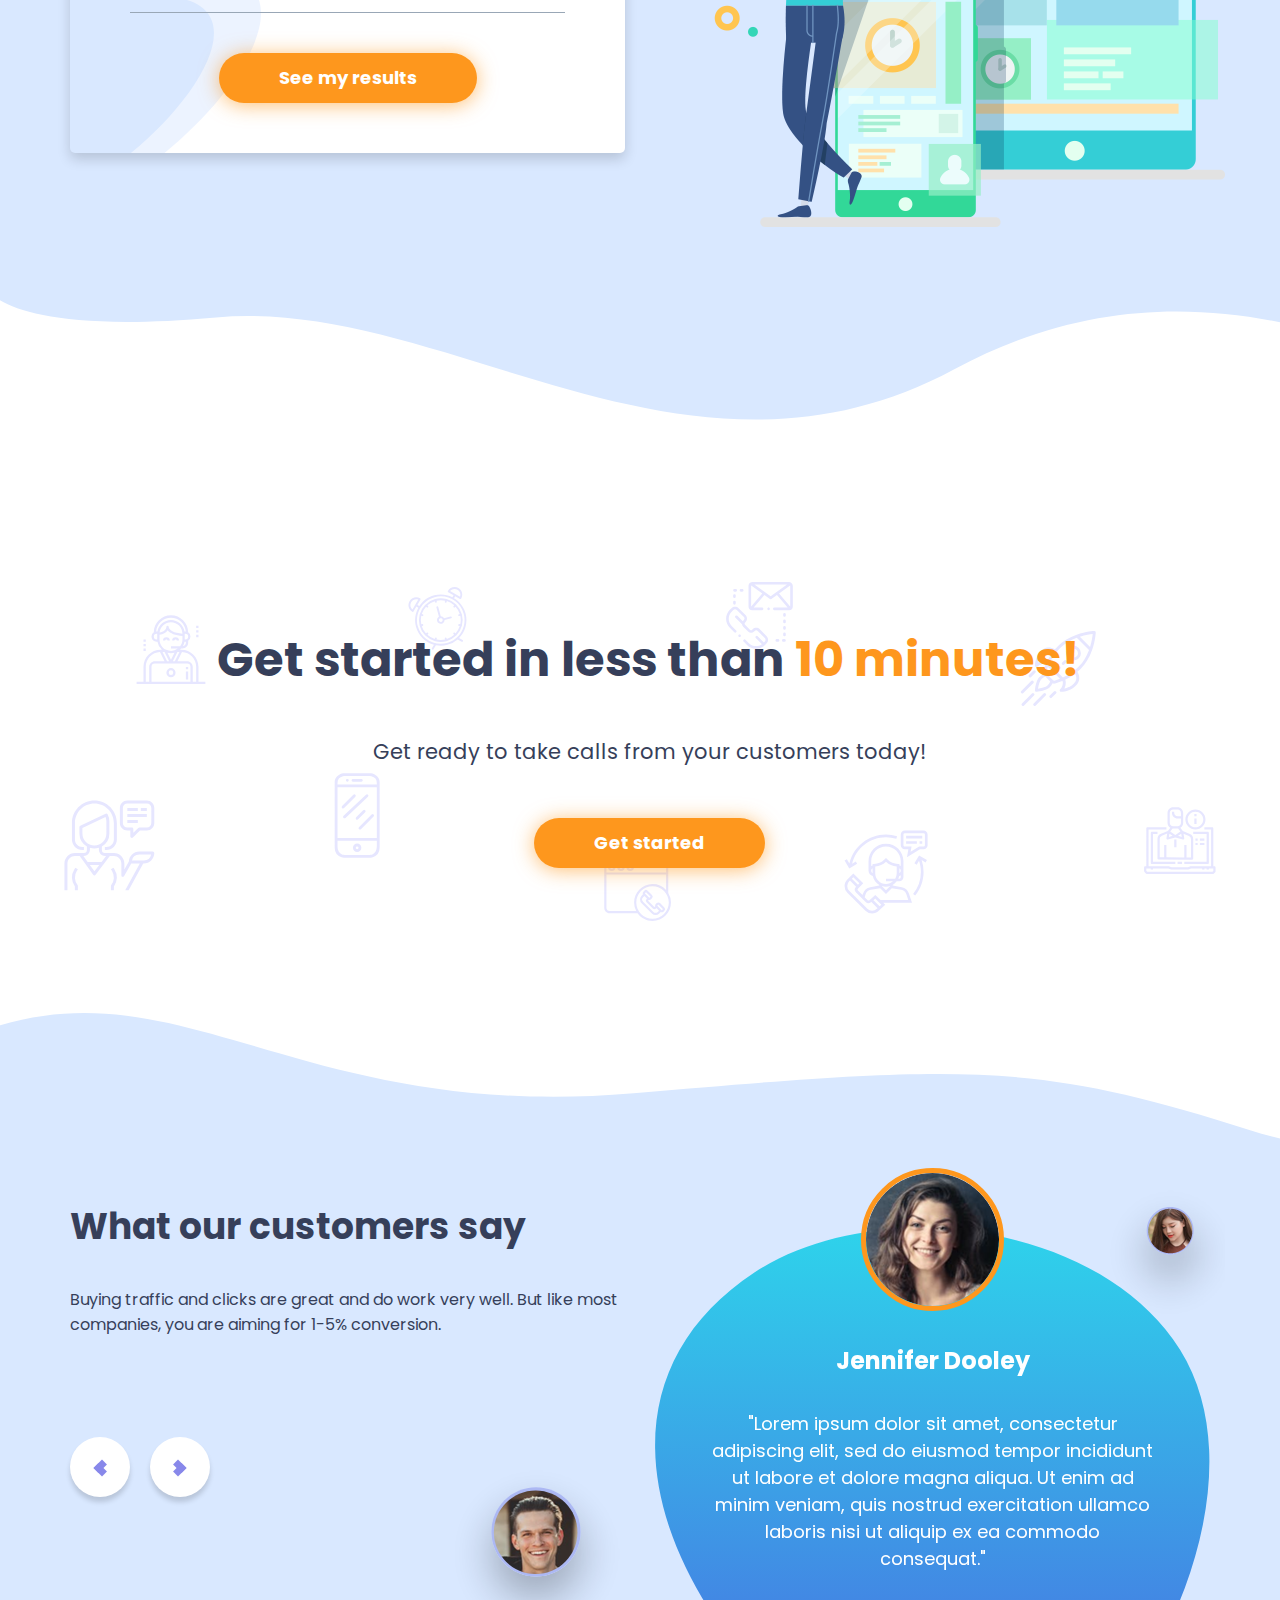
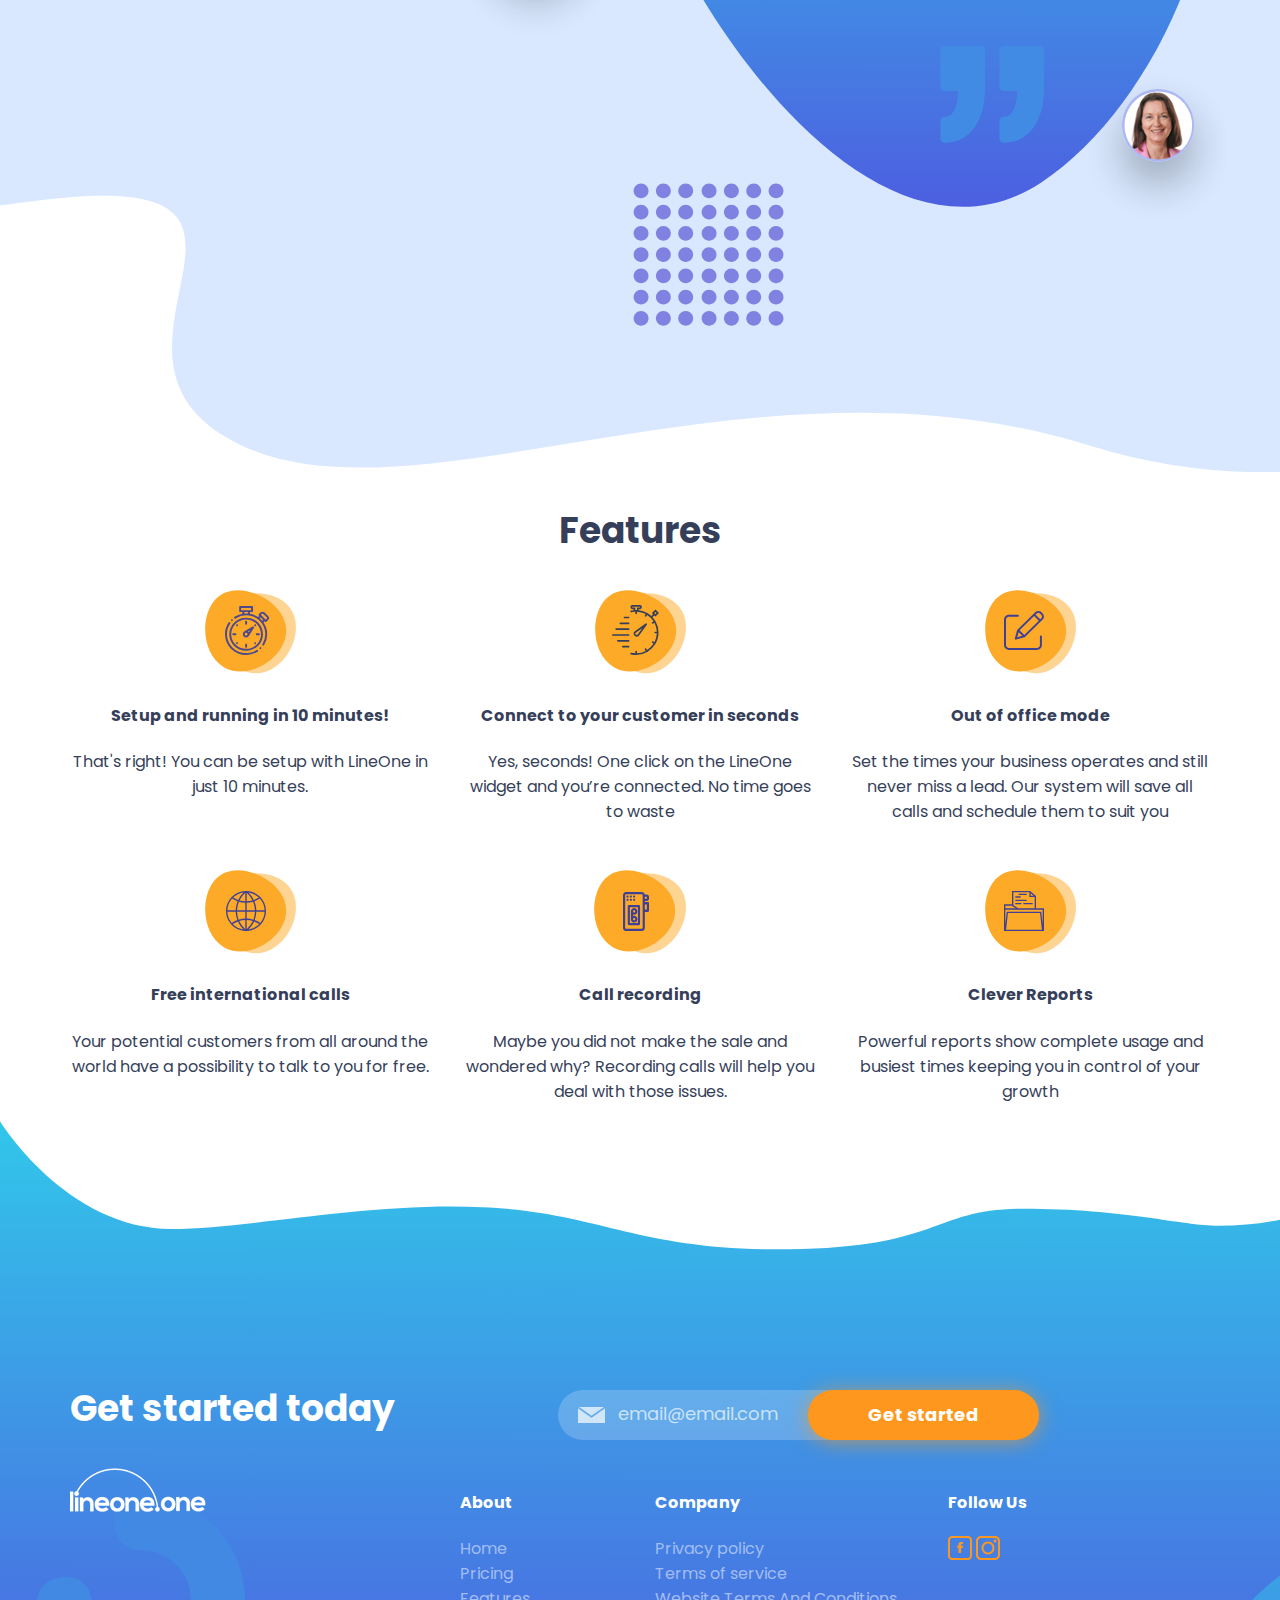
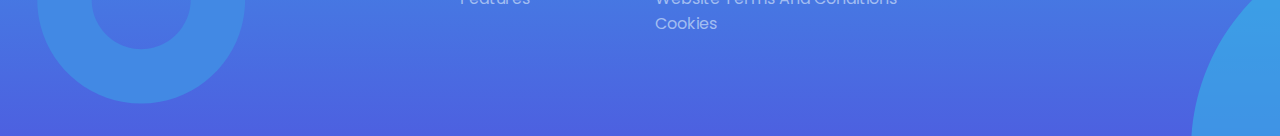
==== commit 8044eb5c: "Mobile menu" ====
--- a/index.html
+++ b/index.html
@@ -15,10 +15,10 @@
     <header>
         <div class="container">
             <div class="row">
-                <div class="col-md-3">
+                <div class="col-md-3 col-sm-12 col-xs-6">
                     <a href="/"><img src="img/logo.png" alt="logo"></a>
                 </div>
-                <div class="col-md-5">
+                <div class="col-md-5 col-sm-7 hidden-xs">
                     <nav>
                         <a href="calculator.html">Calculator</a>
                         <a href="about.html">About Us</a>
@@ -26,9 +26,28 @@
                         <a href="blog.html">Blog</a>
                     </nav>
                 </div>
-                <div class="col-md-4 buttons">
+                <div class="col-md-4 col-sm-5 hidden-xs buttons">
                     <a href="#" class="btn m green">Get Started</a>
                     <a href="#" class="btn m white">Login</a>
+                </div>
+                <div class="col-xs-6 visible-xs">
+                    <a href="javascript:void(0);" class="toggle-menu-button" onclick="toggleMobileMenu()"><i class="fa fa-bars"></i></a>
+                </div>
+            </div>
+            <div class="row">
+                <div class="col-md-12">
+                    <div id="mobile-menu">
+                        <nav>
+                            <a href="calculator.html">Calculator</a>
+                            <a href="about.html">About Us</a>
+                            <a href="testimonials.html">Testimonials</a>
+                            <a href="blog.html">Blog</a>
+                        </nav>
+                        <div class="buttons">
+                            <a href="#" class="btn m green">Get Started</a>
+                            <a href="#" class="btn m white">Login</a>
+                        </div>
+                    </div>
                 </div>
             </div>
         </div>
--- a/css/main.css
+++ b/css/main.css
@@ -157,6 +157,10 @@
     color: var(--light-gray);
     font-size: 18px;
     text-align: center;
+}
+
+.visible-xs{
+    display: none !important;
 }
 
 /*--------------------------------------------------
@@ -833,4 +837,70 @@
     margin: 20px;
     font-size: 15px;
     text-decoration: underline;
+}
+
+/*--------------------------------------------------
+  MOBILE MENU
+--------------------------------------------------*/
+
+#mobile-menu{
+    display: none;
+}
+
+#mobile-menu nav{
+    margin-bottom: 10px;
+}
+
+#mobile-menu nav a {
+    padding: 10px 0;
+    text-decoration: none;
+    font-size: 17px;
+    display: block;
+    margin: 0;
+    border-bottom: 1px solid #ddd;
+}
+
+#mobile-menu nav a:first-child{
+    border-top: 1px solid #ddd;
+}
+
+#mobile-menu .buttons{
+    display: flex;
+    justify-content: center;
+}
+
+a.toggle-menu-button {
+    margin-top: 20px;
+    width: 32px;
+    height: 32px;
+    text-align: center;
+    line-height: 32px;
+    background: black;
+    color: #fff;
+    float: right;
+    font-size: 20px;
+}
+
+/*--------------------------------------------------
+  MEDIA
+--------------------------------------------------*/
+
+@media(max-width: 1200px){
+    header nav a{
+        margin-right: 20px;
+    }
+}
+
+@media(max-width: 992px){
+    
+}
+
+@media(max-width: 768px){
+    .hidden-xs{
+        display: none !important;
+    }
+
+    .visible-xs{
+        display: block !important;
+    }
 }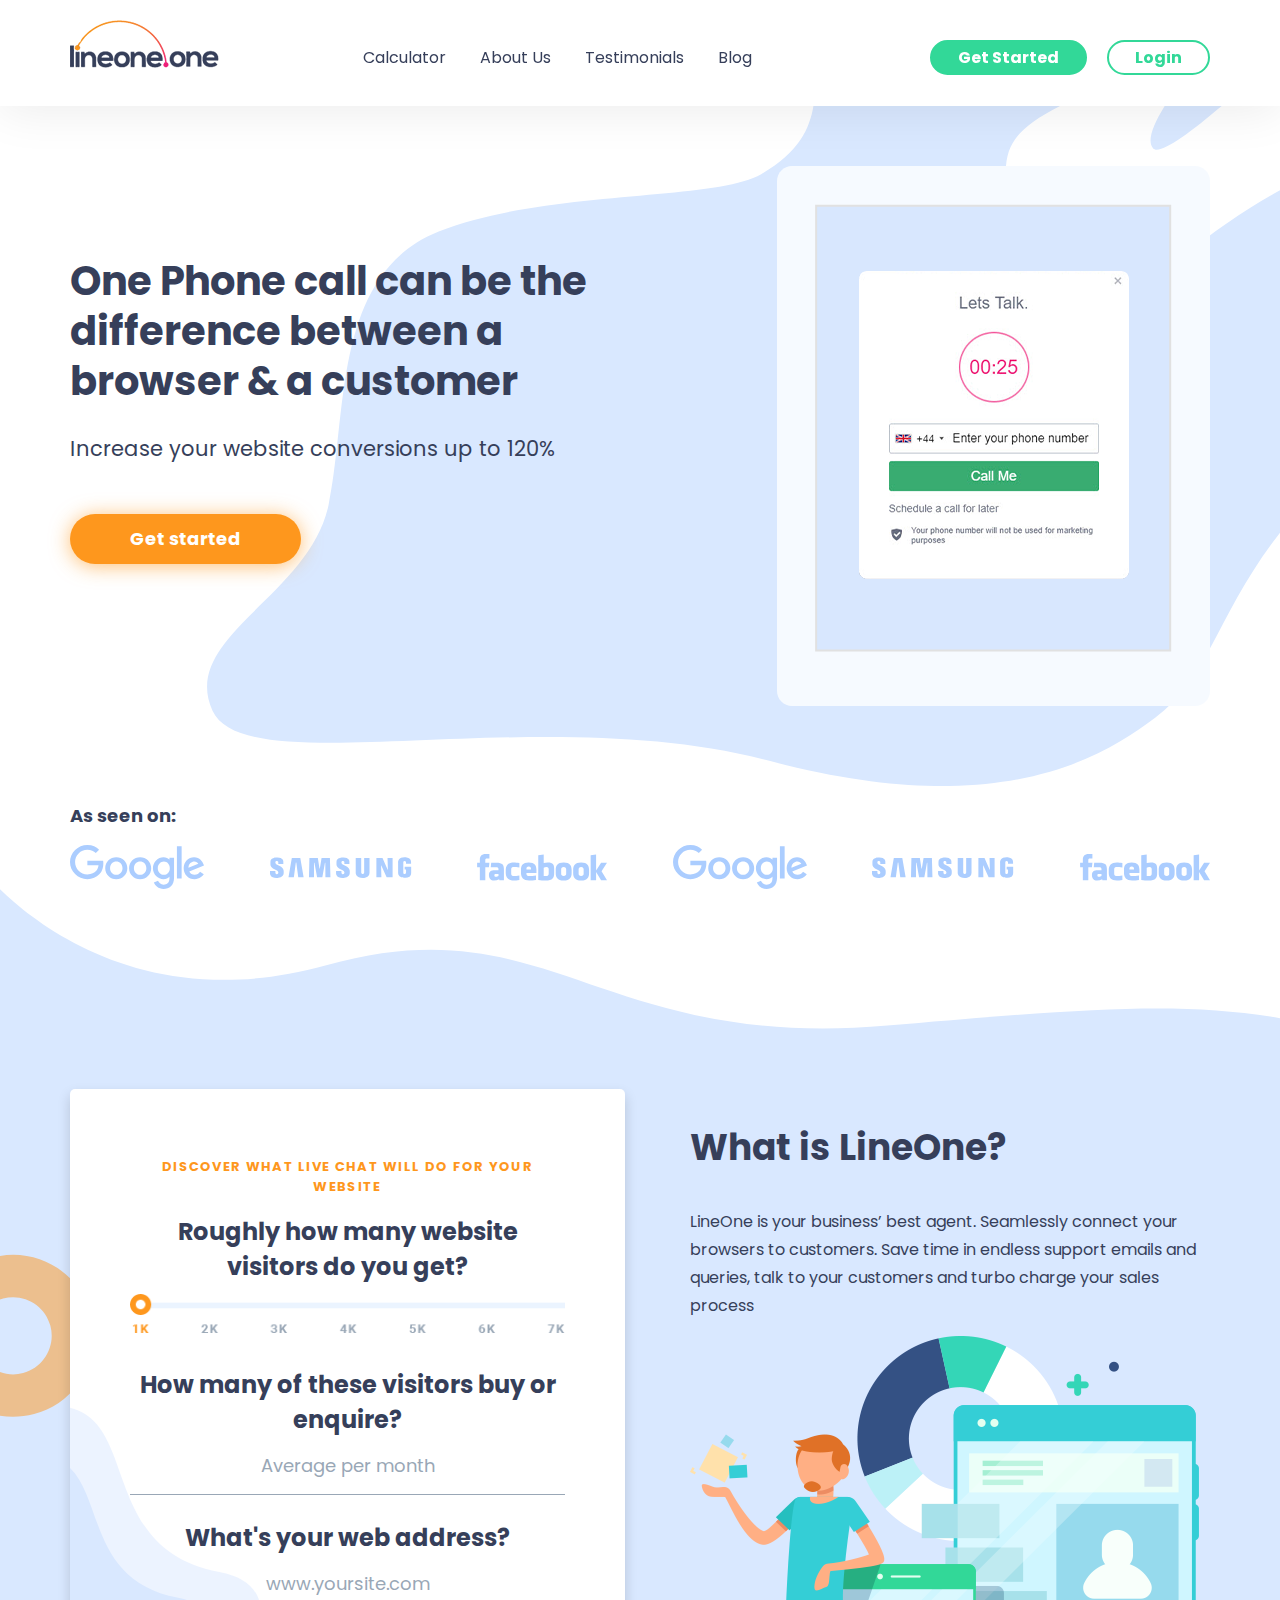
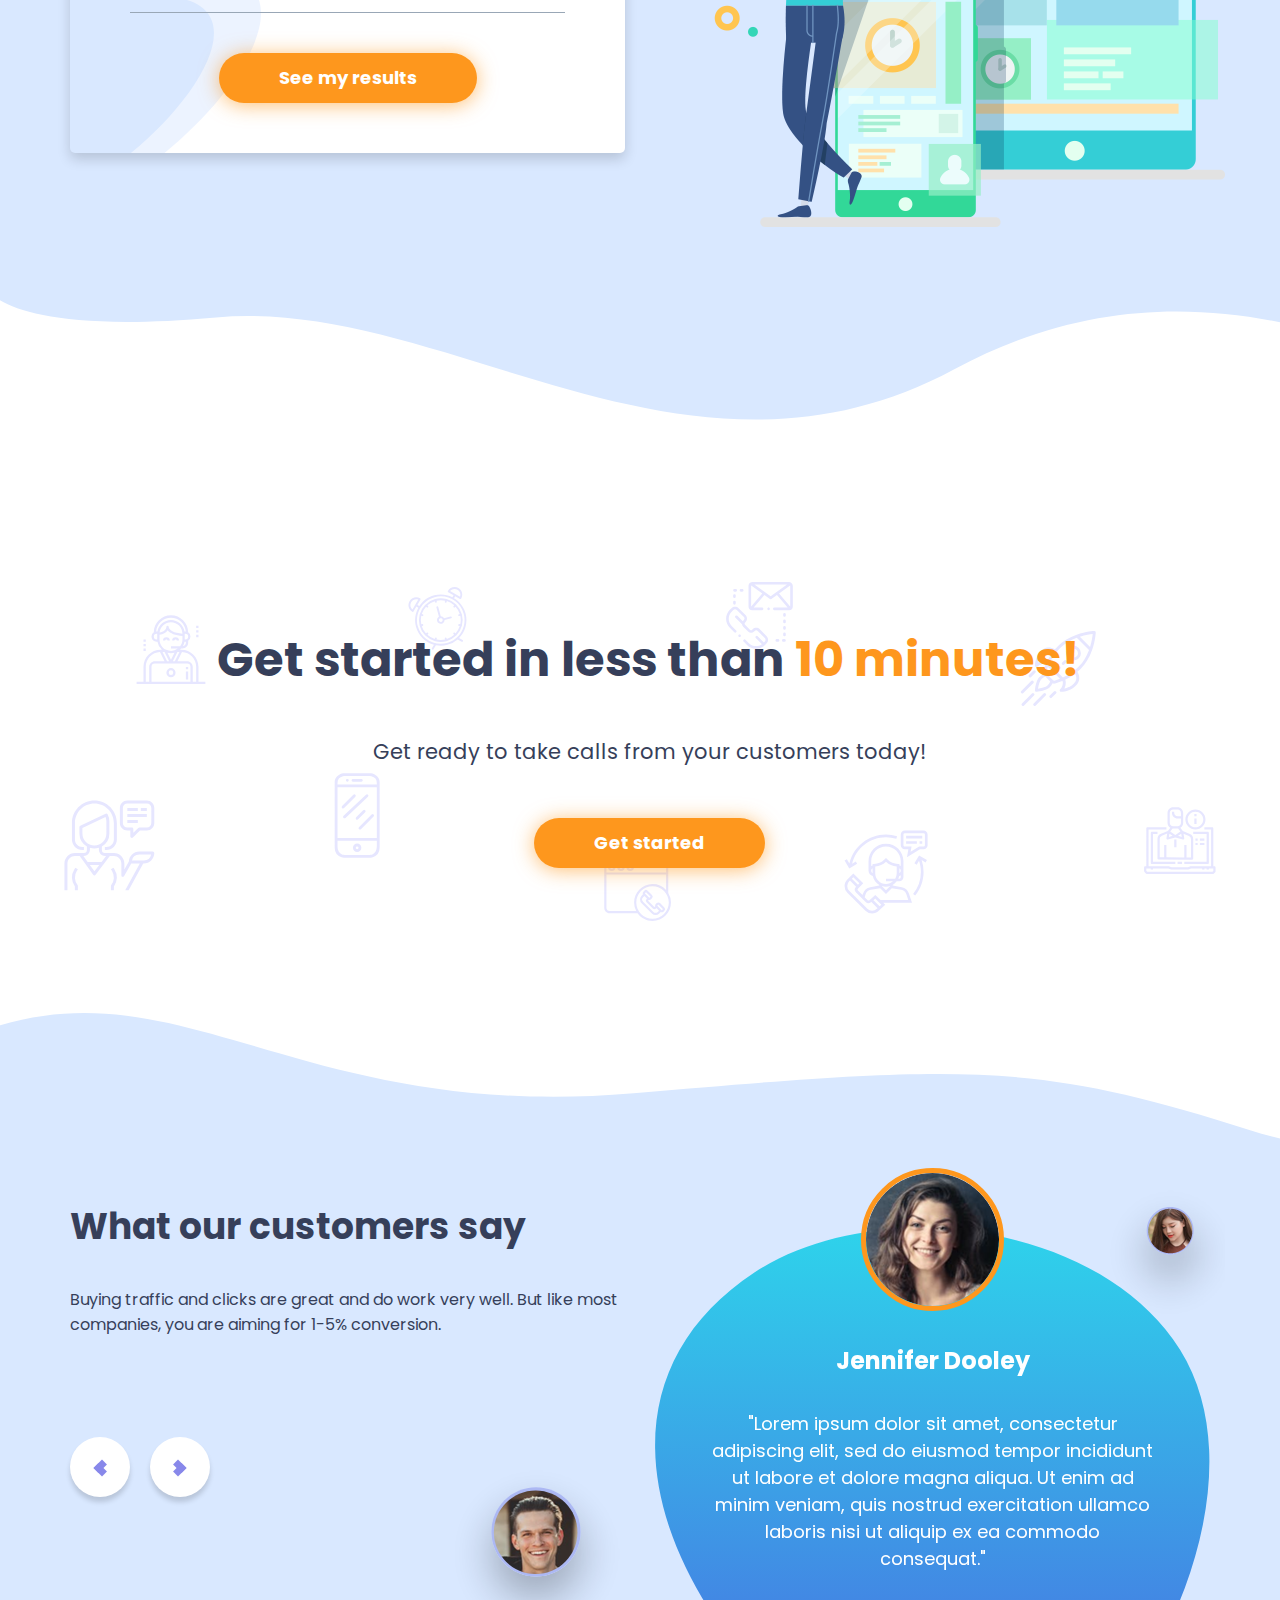
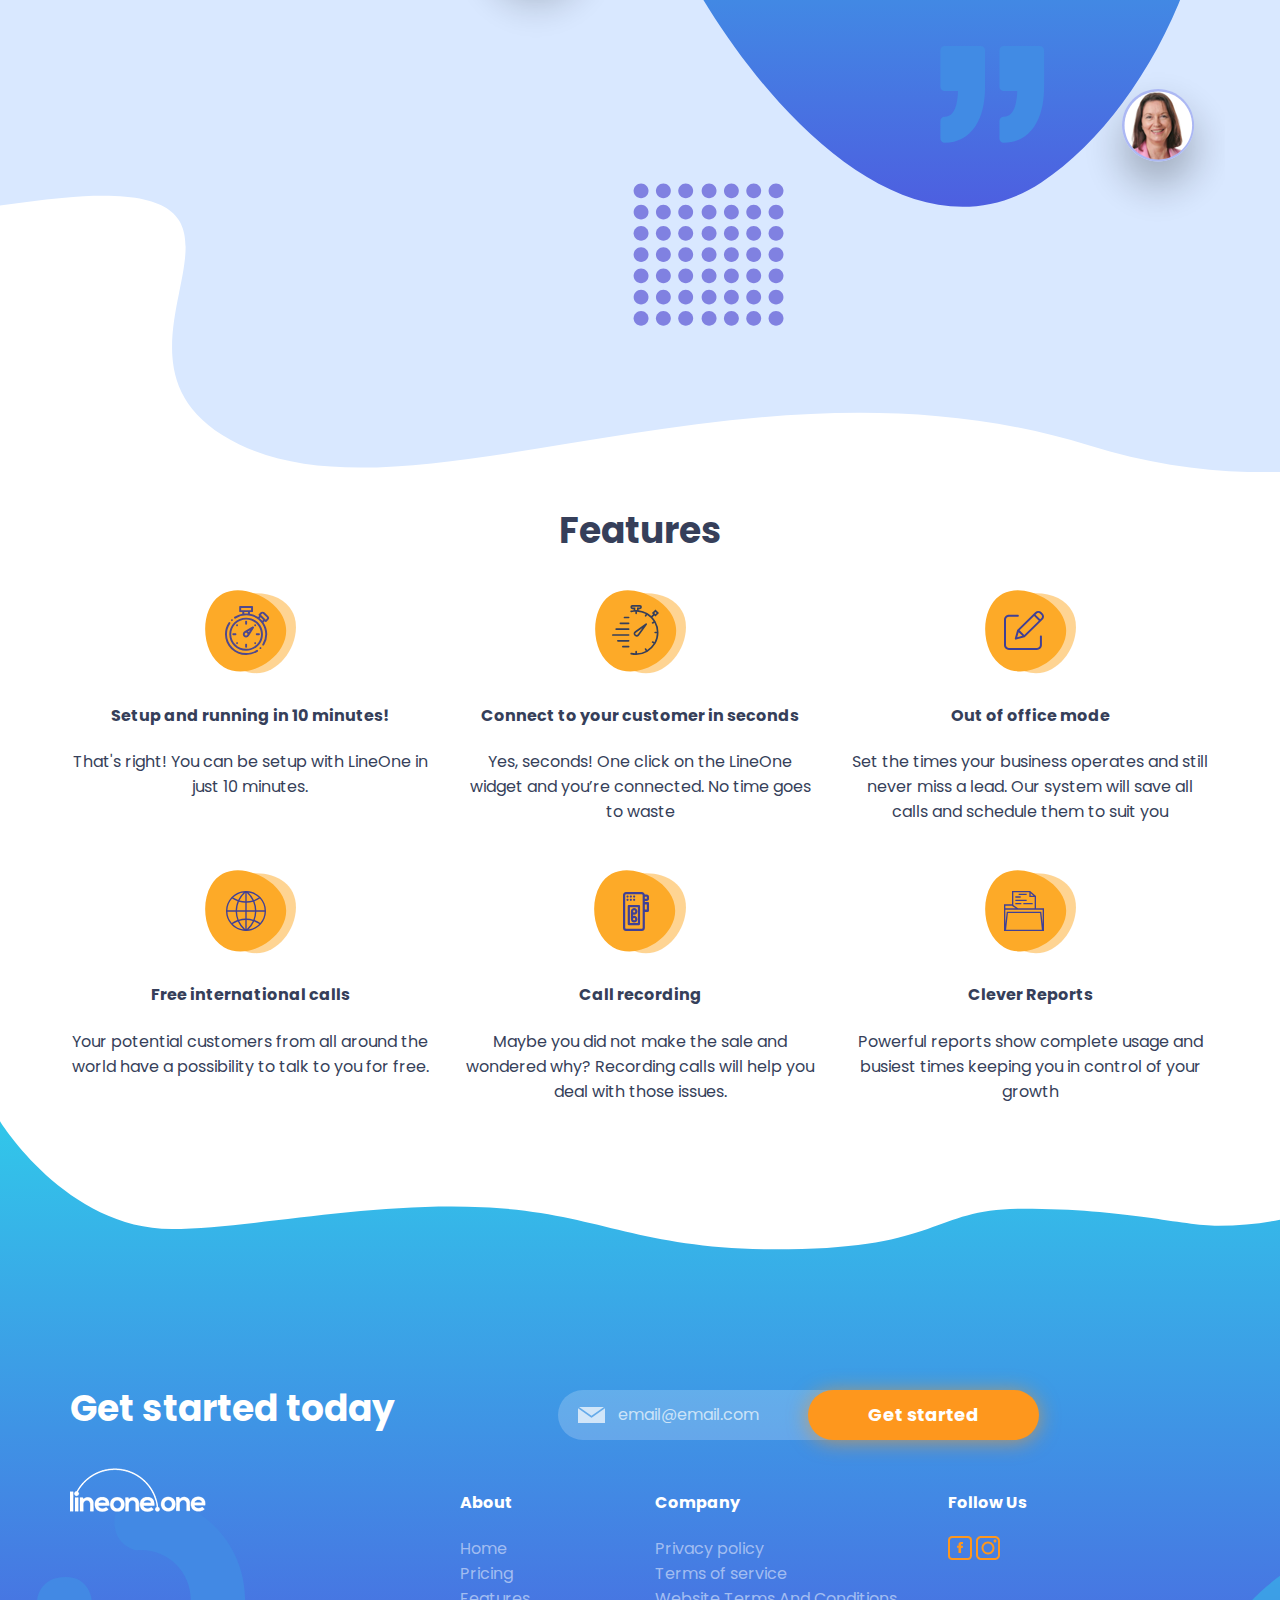
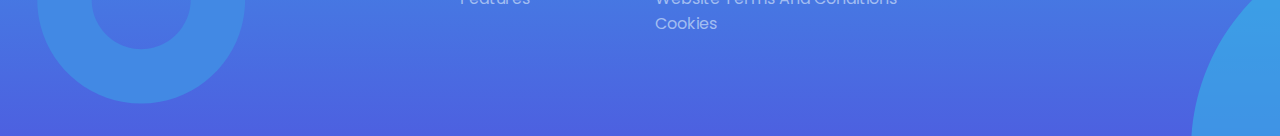
==== commit f5964eb8: "Sign up page - mobile version" ====
--- a/index.html
+++ b/index.html
@@ -56,7 +56,7 @@
         <div class="container">
             <div class="row">
                 <div class="col-md-6">
-                    <h1>One Phone call can be the difference between a browser  & a customer</h1>
+                    <h1>One Phone call can be the difference between a browser & a customer</h1>
                     <p>Increase your website conversions up to 120%</p>
                     <a href="#" class="btn l yellow">Get started</a>
                 </div>
@@ -206,10 +206,10 @@
     <footer>
         <div class="container">
             <div class="row">
-                <div class="col-md-5">
+                <div class="col-sm-5">
                     <h3>Get started today</h3>
                 </div>
-                <div class="col-md-7">
+                <div class="col-sm-7">
                     <form action="#">
                         <input type="email" name="email" placeholder="email@email.com">
                         <button type="submit" class="btn l yellow">Get started</button>
@@ -217,10 +217,10 @@
                 </div>
             </div>
             <div class="row">
-                <div class="col-md-4">
+                <div class="col-sm-4">
                     <img src="img/logo-white.png" alt="logo">
                 </div>
-                <div class="col-md-2">
+                <div class="col-sm-2">
                     <h4>About</h4>
                     <ul>
                         <li><a href="#">Home</a></li>
@@ -228,7 +228,7 @@
                         <li><a href="#">Features</a></li>
                     </ul>
                 </div>
-                <div class="col-md-3">
+                <div class="col-sm-3">
                     <h4>Company</h4>
                     <ul>
                         <li><a href="#">Privacy policy</a></li>
--- a/css/main.css
+++ b/css/main.css
@@ -155,12 +155,19 @@
 
 input::placeholder {
     color: var(--light-gray);
-    font-size: 18px;
     text-align: center;
 }
 
 .visible-xs{
     display: none !important;
+}
+
+.bottom-30{
+    margin-bottom: 30px;
+}
+
+.bottom-40{
+    margin-bottom: 40px;
 }
 
 /*--------------------------------------------------
@@ -239,6 +246,7 @@
 
 .logos .list {
     display: flex;
+    flex-wrap: wrap;
     align-items: center;
     justify-content: space-between;
 }
@@ -861,7 +869,7 @@
 }
 
 #mobile-menu nav a:first-child{
-    border-top: 1px solid #ddd;
+    border-top: 1px solid #ddd;o
 }
 
 #mobile-menu .buttons{
@@ -889,10 +897,70 @@
     header nav a{
         margin-right: 20px;
     }
+
+    .blog .blog-section .top-bg{
+        background-size: unset;
+    }
+
+    footer{
+        padding: 200px 0 100px;
+    }
 }
 
 @media(max-width: 992px){
-    
+    .col-md-6 img{
+        float: none;
+        display: block;
+        margin: 0 auto;
+    }
+
+    .hero .btn{
+        margin-bottom: 50px;
+    }
+
+    .logos .list {
+        justify-content: center;
+    }
+
+    .logos .list img{
+        margin: 10px;
+    }
+
+    .home .testimonials .slide-navigation{
+        display: flex;
+        justify-content: center;
+        margin: 30px 0;
+    }
+
+    .home .testimonials .owl-carousel{
+        padding-bottom: 410px;
+    }
+
+    .home .testimonials .owl-carousel p{
+        width: 60%;
+    }
+
+    #mobile-menu .btn.m{
+        margin-bottom: 0;
+    }
+
+    .get-started {
+        padding: 0px 0 100px;
+    }
+
+    footer .btn.yellow.l{
+        padding: 0 20px;
+    }
+
+    footer .row:last-child .col-sm-4{
+        margin-top: 80px;
+    }
+
+    .sign-up .text-center{
+        position: relative;
+        z-index: 10;
+    }
+
 }
 
 @media(max-width: 768px){
@@ -903,4 +971,82 @@
     .visible-xs{
         display: block !important;
     }
+
+    .home .testimonials .owl-carousel p{
+        width: 80%;
+    }
+
+    footer{
+        padding: 300px 0 100px;
+        margin-top: -300px;
+    }
+
+    .calculator .logos{
+        margin-bottom: 200px;
+    }
+}
+
+@media(max-width: 500px){
+
+    .sign-up{
+        padding: 10px;
+    }
+
+    .sign-up form{
+        width: 100%;
+        padding: 20px;
+    }
+
+    .sign-up form .btn.l{
+        padding: 0 10px;
+        font-size: 14px;
+        letter-spacing: unset;
+        width: 100%;
+    }
+
+    .sign-up form input{
+        font-size: 16px;
+    }
+
+    .hero h1{
+        margin-top: 40px;
+        font-size: 40px;
+        line-height: 50px;
+    }
+
+    .home .testimonials .owl-carousel{
+        padding: 0 0 250px;
+        background-image: url(../img/testimonials-bg-xs.svg);
+    }
+
+    .home .testimonials .owl-carousel h4{
+        margin: 15px 0 5px;
+    }
+
+    .home .testimonials .owl-carousel p{
+        font-size: 15px;
+    }
+
+    .home .testimonials .slide-navigation button img{
+        width: auto;
+    }
+
+    .col-md-6 img{
+        width: 100%;
+        height: auto;
+    }
+
+    .get-started h2{
+        font-size: 40px;
+    }
+
+    footer form input[type="email"]{
+        width: 100%;
+    }
+
+    footer form button.btn{
+        left: unset;
+        right: 0;
+    }
+
 }